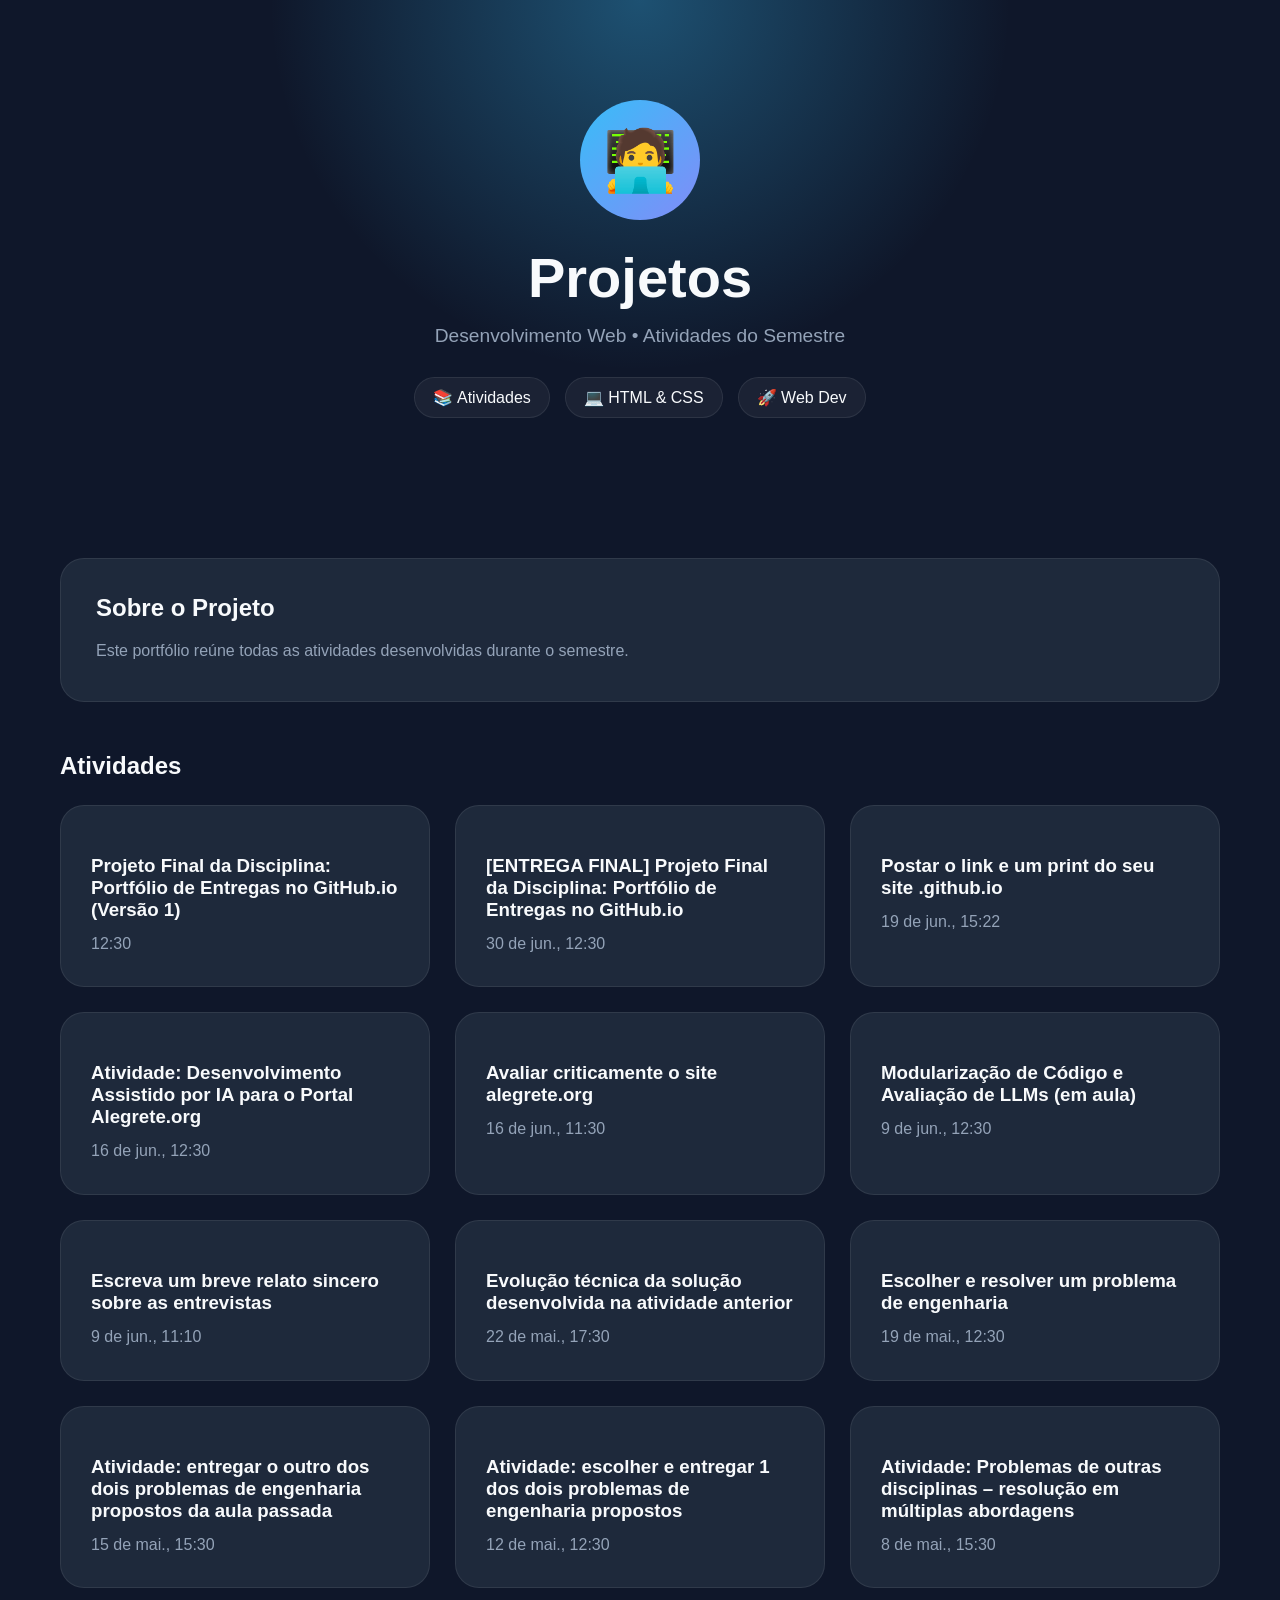
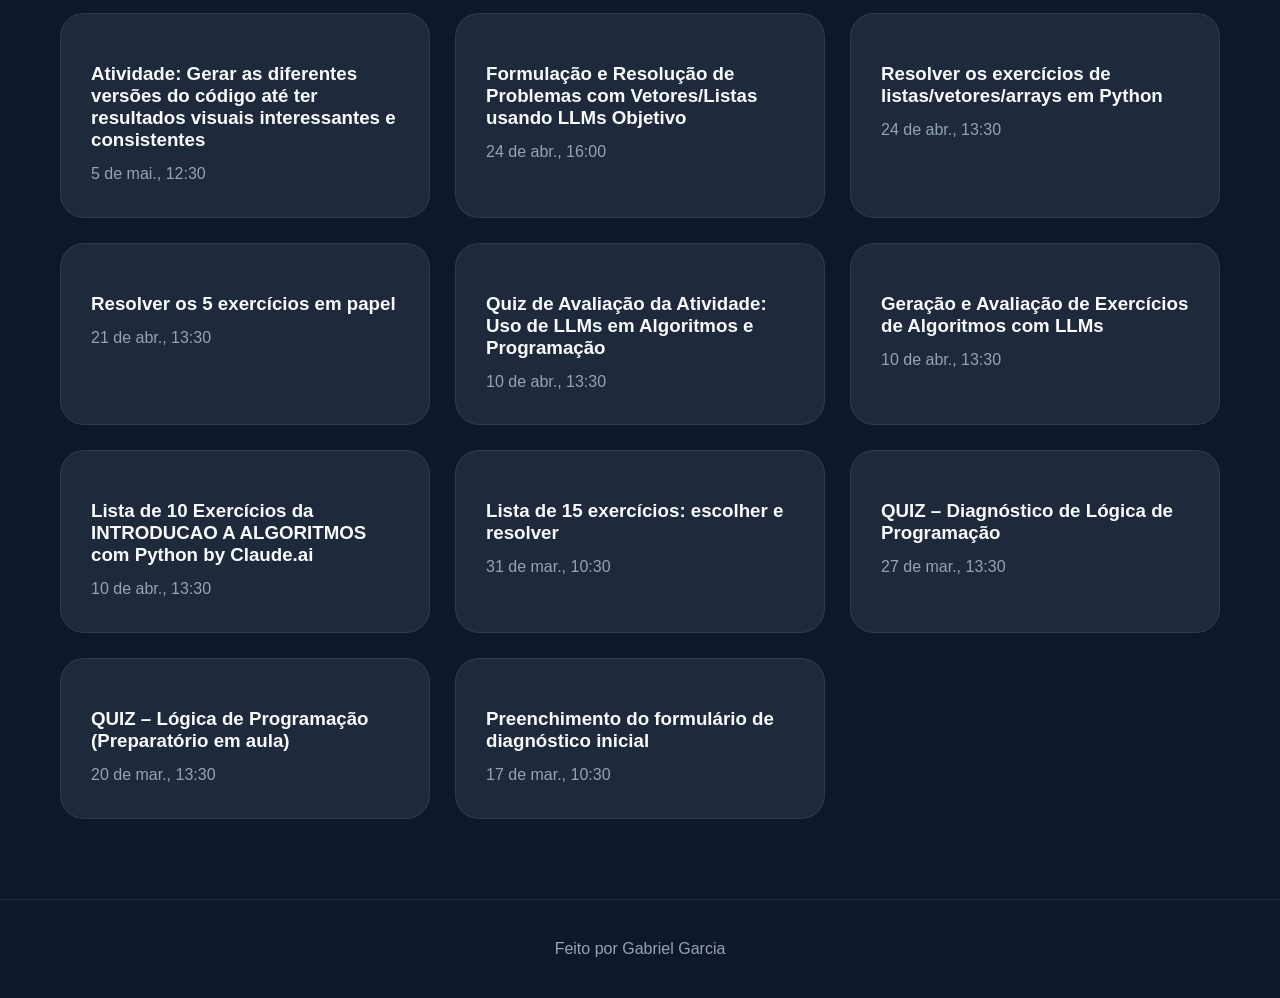
==== index.html @ 91e27e1c "a" ====
<!DOCTYPE html>
<html lang="pt-BR">
<head>
  <meta charset="UTF-8" />
  <meta name="viewport" content="width=device-width, initial-scale=1.0"/>
  <title>Projetos</title>

  <link rel="stylesheet" href="styles.css">
</head>

<body>

<header class="hero">
  <div class="hero-content">

    <div class="avatar">🧑‍💻</div>

    <h1>Projetos</h1>

    <p class="subtitulo">
      Desenvolvimento Web • Atividades do Semestre
    </p>

    <div class="badges">
      <span>📚 Atividades</span>
      <span>💻 HTML & CSS</span>
      <span>🚀 Web Dev</span>
    </div>

  </div>
</header>

<main>

  <section class="sobre">
    <h2>Sobre o Projeto</h2>
    <p>
      Este portfólio reúne todas as atividades desenvolvidas durante o semestre.
    </p>
  </section>

  <section>
    <h2 class="titulo-secao">Atividades</h2>

    <div class="lista" id="lista"></div>
  </section>

</main>

<footer>
  <p>Feito por Gabriel Garcia</p>
</footer>

<script>
async function carregarAtividades() {
  const res = await fetch('atividades.json');
  const data = await res.json();

  const lista = document.getElementById('lista');

  lista.innerHTML = data.map(a => `
    <a href="atividade.html?id=${a.id}" class="card">
      <span class="numero">${status}</span>
      <h3>${a.titulo}</h3>
      <p>${a.data_entrega}</p>
    </a>
  `).join('');
}

carregarAtividades();
</script>

</body>
</html>
---- styles.css ----
:root{
    --bg:#0f172a;
    --surface:#1e293b;
    --surface-hover:#334155;
    --primary:#38bdf8;
    --secondary:#818cf8;
    --text:#f8fafc;
    --muted:#94a3b8;
}

*{
    margin:0;
    padding:0;
    box-sizing:border-box;
}

body{
    font-family:'Inter',sans-serif;
    background:var(--bg);
    color:var(--text);
    min-height:100vh;
}

/* HERO */
.hero{
    text-align:center;
    padding:100px 20px;

    background:
    radial-gradient(circle at top,
    rgba(56,189,248,.35),
    transparent 45%),
    var(--bg);
}

.hero-content{
    max-width:900px;
    margin:auto;
}

.avatar{
    width:120px;
    height:120px;

    margin:auto;

    display:flex;
    justify-content:center;
    align-items:center;

    font-size:60px;

    border-radius:50%;

    background:linear-gradient(
        135deg,
        var(--primary),
        var(--secondary)
    );

    margin-bottom:25px;
}

.hero h1{
    font-size:3.5rem;
    margin-bottom:15px;
}

.subtitulo{
    color:var(--muted);
    font-size:1.2rem;
}

/* BADGES */
.badges{
    margin-top:30px;

    display:flex;
    flex-wrap:wrap;
    justify-content:center;
    gap:15px;
}

.badges span{
    background:rgba(255,255,255,.05);
    border:1px solid rgba(255,255,255,.08);

    padding:10px 18px;
    border-radius:999px;
}

/* MAIN */
main{
    max-width:1200px;
    margin:auto;
    padding:40px 20px 80px;
}

/* SOBRE */
.sobre{
    background:var(--surface);

    padding:35px;

    border-radius:24px;

    border:1px solid rgba(255,255,255,.08);

    margin-bottom:50px;
}

.sobre h2{
    margin-bottom:15px;
}

.sobre p{
    line-height:1.8;
    color:var(--muted);
}

/* TITULO */
.titulo-secao{
    margin-bottom:25px;
}

/* GRID DOS CARDS (AQUI ESTAVA O PROBLEMA) */
.lista{
    display:grid;
    grid-template-columns:repeat(auto-fit,minmax(280px,1fr));
    gap:25px;
}

/* CARD */
.card{
    text-decoration:none;
    color:inherit;

    background:var(--surface);

    border-radius:24px;

    padding:30px;

    border:1px solid rgba(255,255,255,.08);

    transition:.3s;
}

.card:hover{
    transform:translateY(-8px);

    border-color:var(--primary);

    box-shadow:0 20px 50px rgba(56,189,248,.15);
}

.numero{
    display:inline-block;

    color:var(--primary);

    font-size:.9rem;
    font-weight:700;

    margin-bottom:15px;
}

.card h3{
    margin-bottom:10px;
}

.card p{
    color:var(--muted);
    line-height:1.6;
}

/* FOOTER */
footer{
    text-align:center;
    padding:40px;
    color:var(--muted);
    border-top:1px solid rgba(255,255,255,.08);
}

/* CONTEÚDO INTERNO (páginas das atividades) */
.conteudo{
    max-width:1000px;
    margin:60px auto;
    background:var(--surface);
    padding:40px;
    border-radius:24px;
    border:1px solid rgba(255,255,255,.08);
}

.conteudo h2{
    margin-bottom:15px;
}

.conteudo p,
.conteudo li{
    color:var(--muted);
    line-height:1.8;
}

.conteudo ul{
    margin-left:20px;
}

.voltar{
    display:inline-block;
    margin-top:30px;
    text-decoration:none;

    background:linear-gradient(
        135deg,
        var(--primary),
        var(--secondary)
    );

    color:white;

    padding:12px 20px;
    border-radius:12px;
    font-weight:600;
}

.voltar:hover{
    opacity:.9;
}
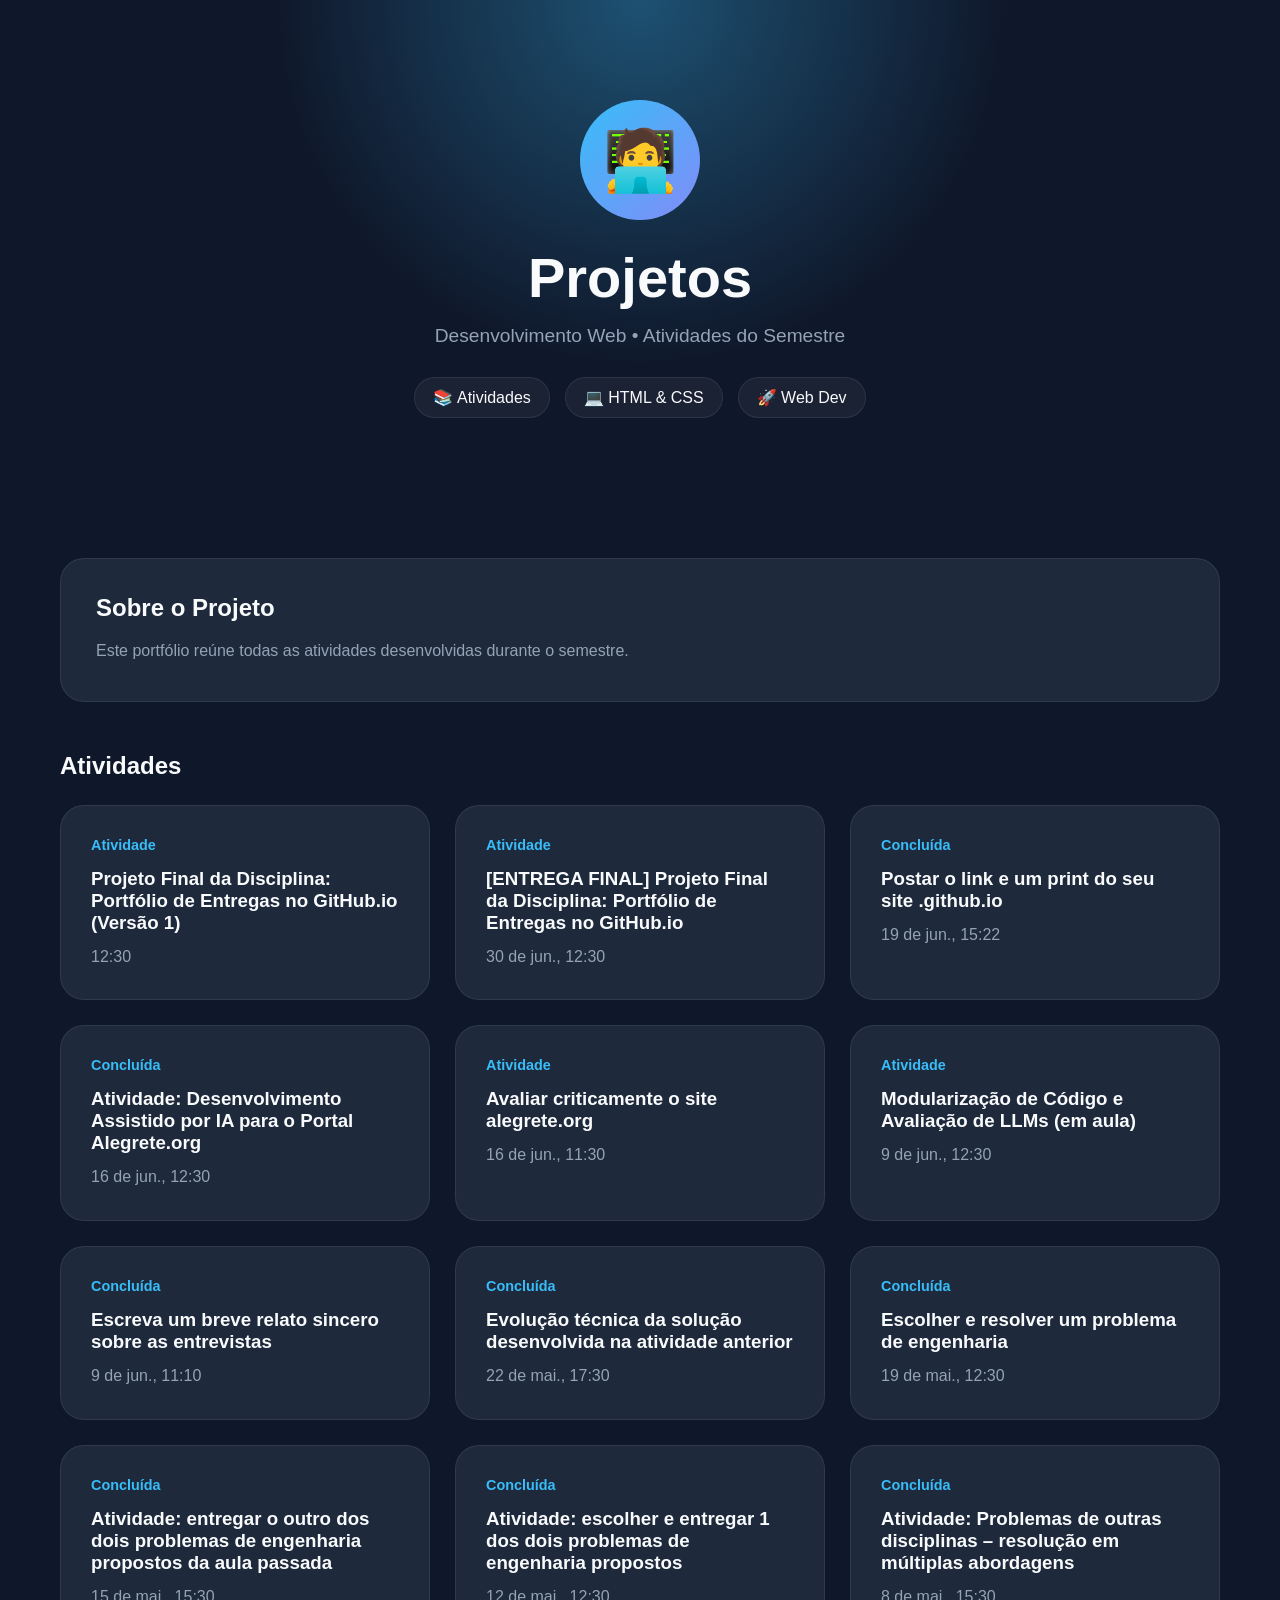
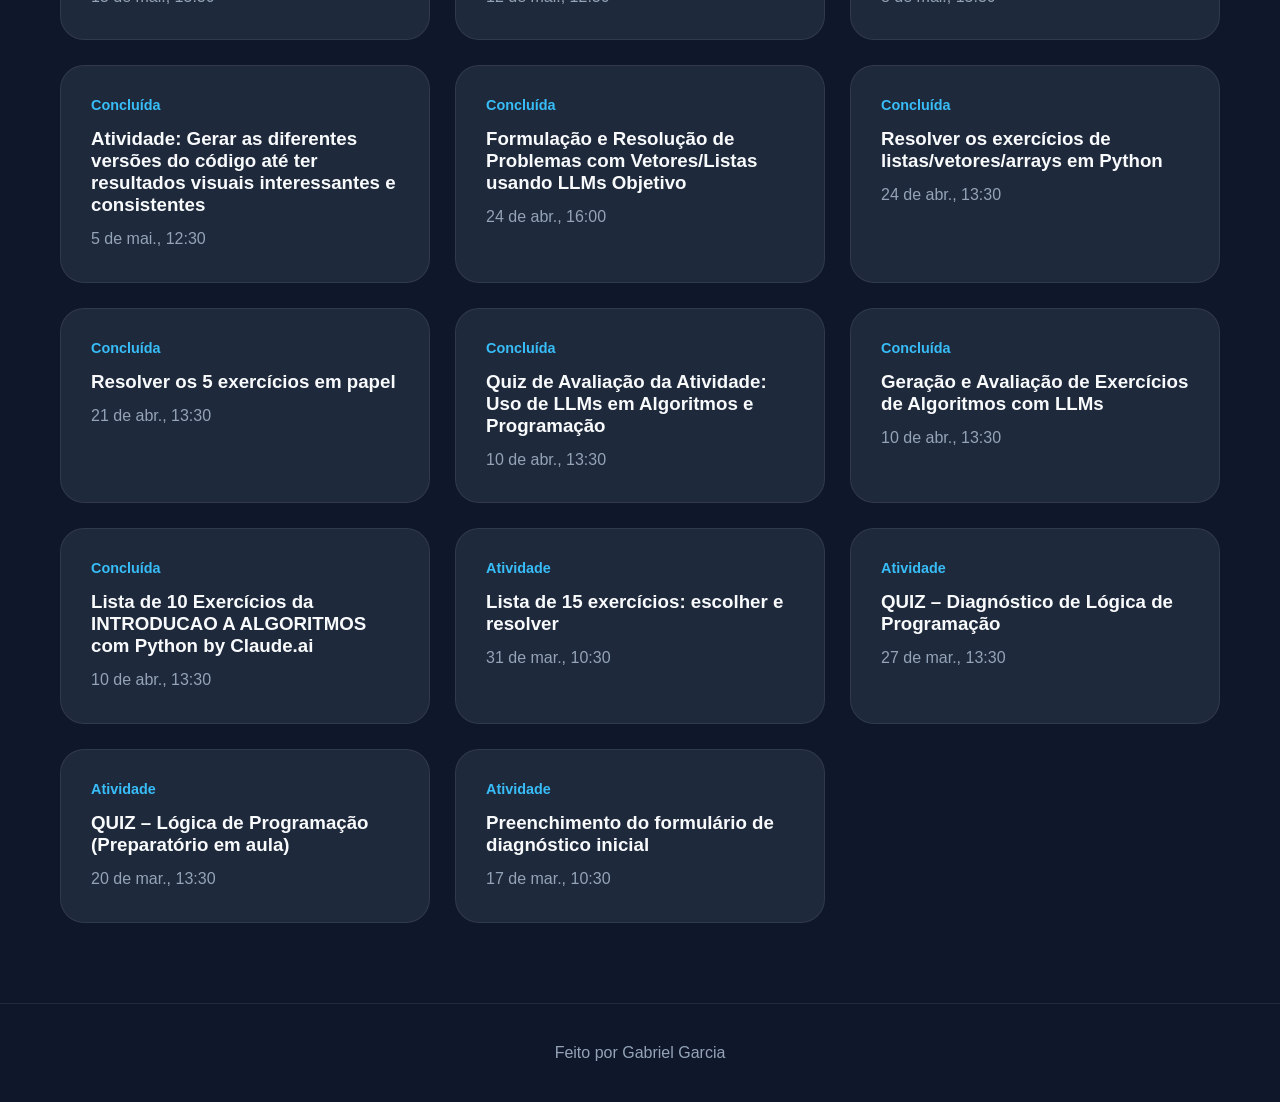
==== commit cb426ec6: "fix" ====
--- a/index.html
+++ b/index.html
@@ -60,7 +60,7 @@
 
   lista.innerHTML = data.map(a => `
     <a href="atividade.html?id=${a.id}" class="card">
-      <span class="numero">${status}</span>
+      <span class="numero">${a.status}</span>
       <h3>${a.titulo}</h3>
       <p>${a.data_entrega}</p>
     </a>
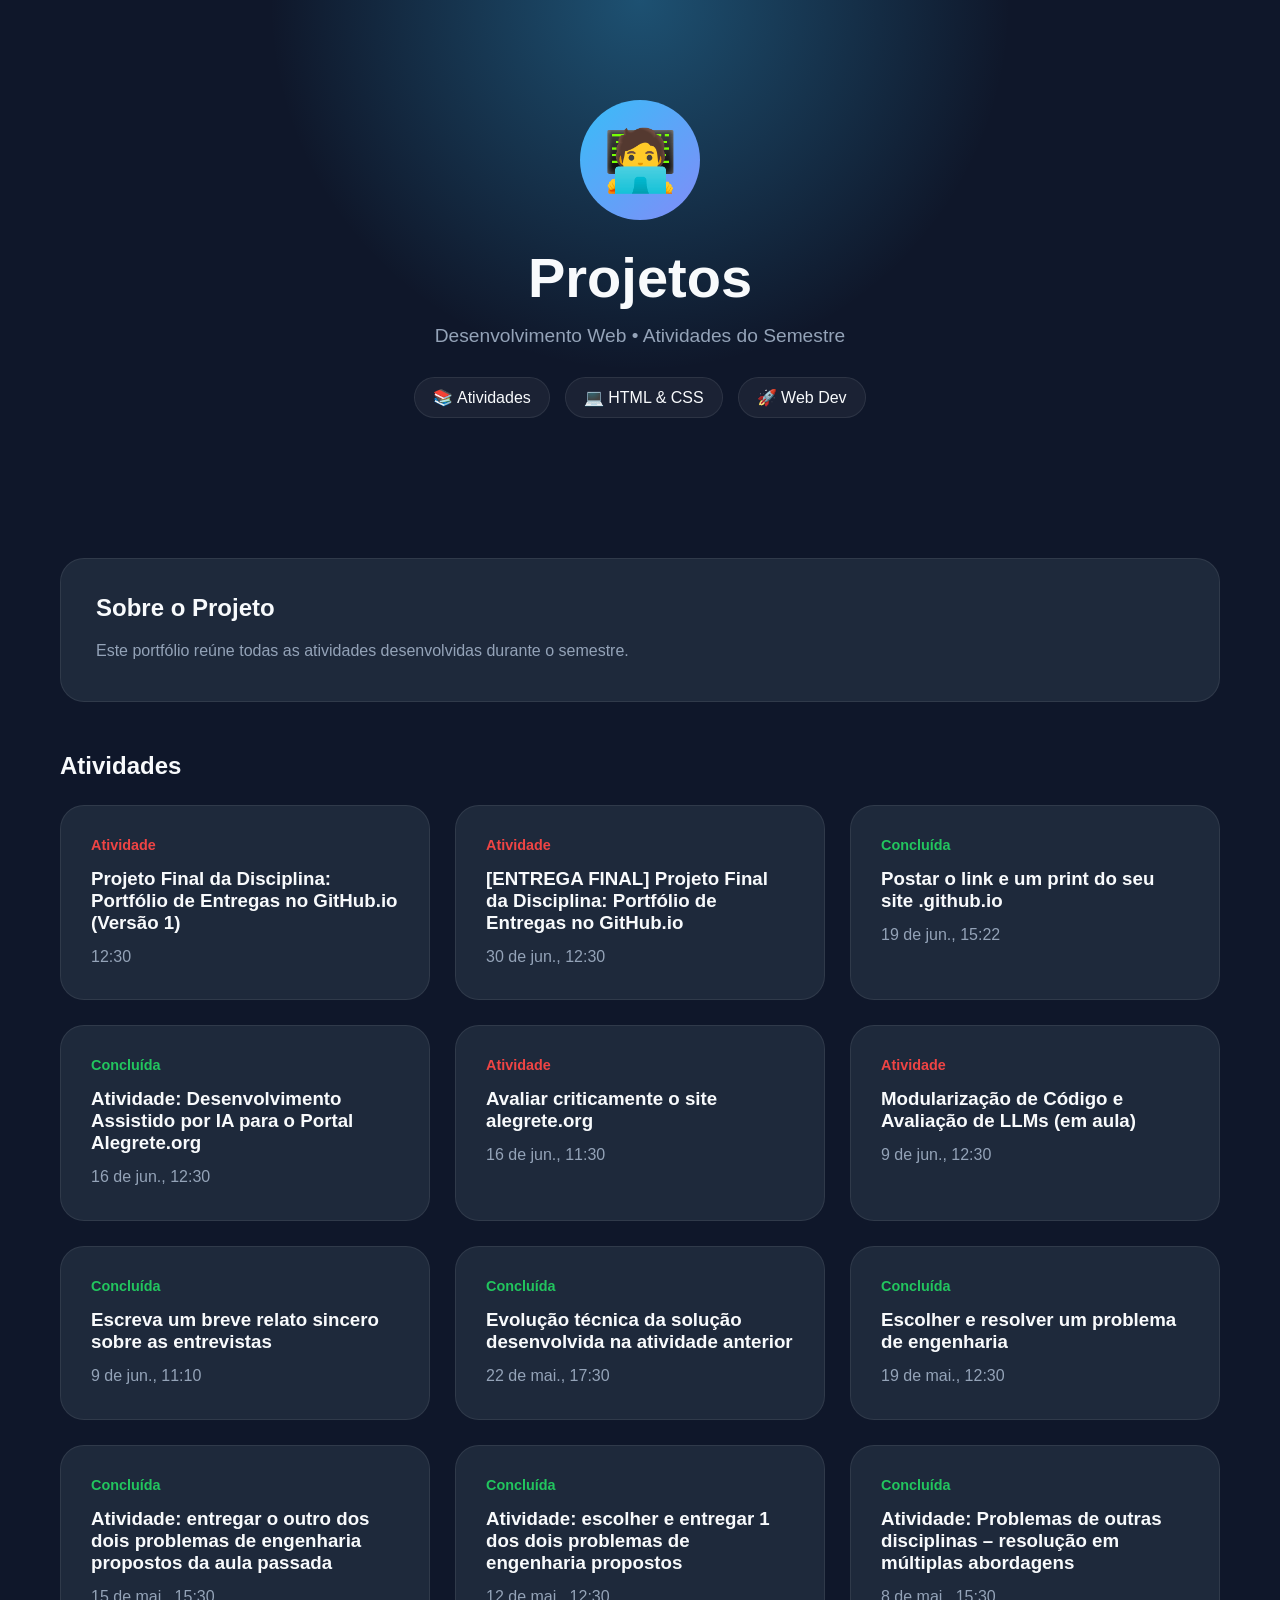
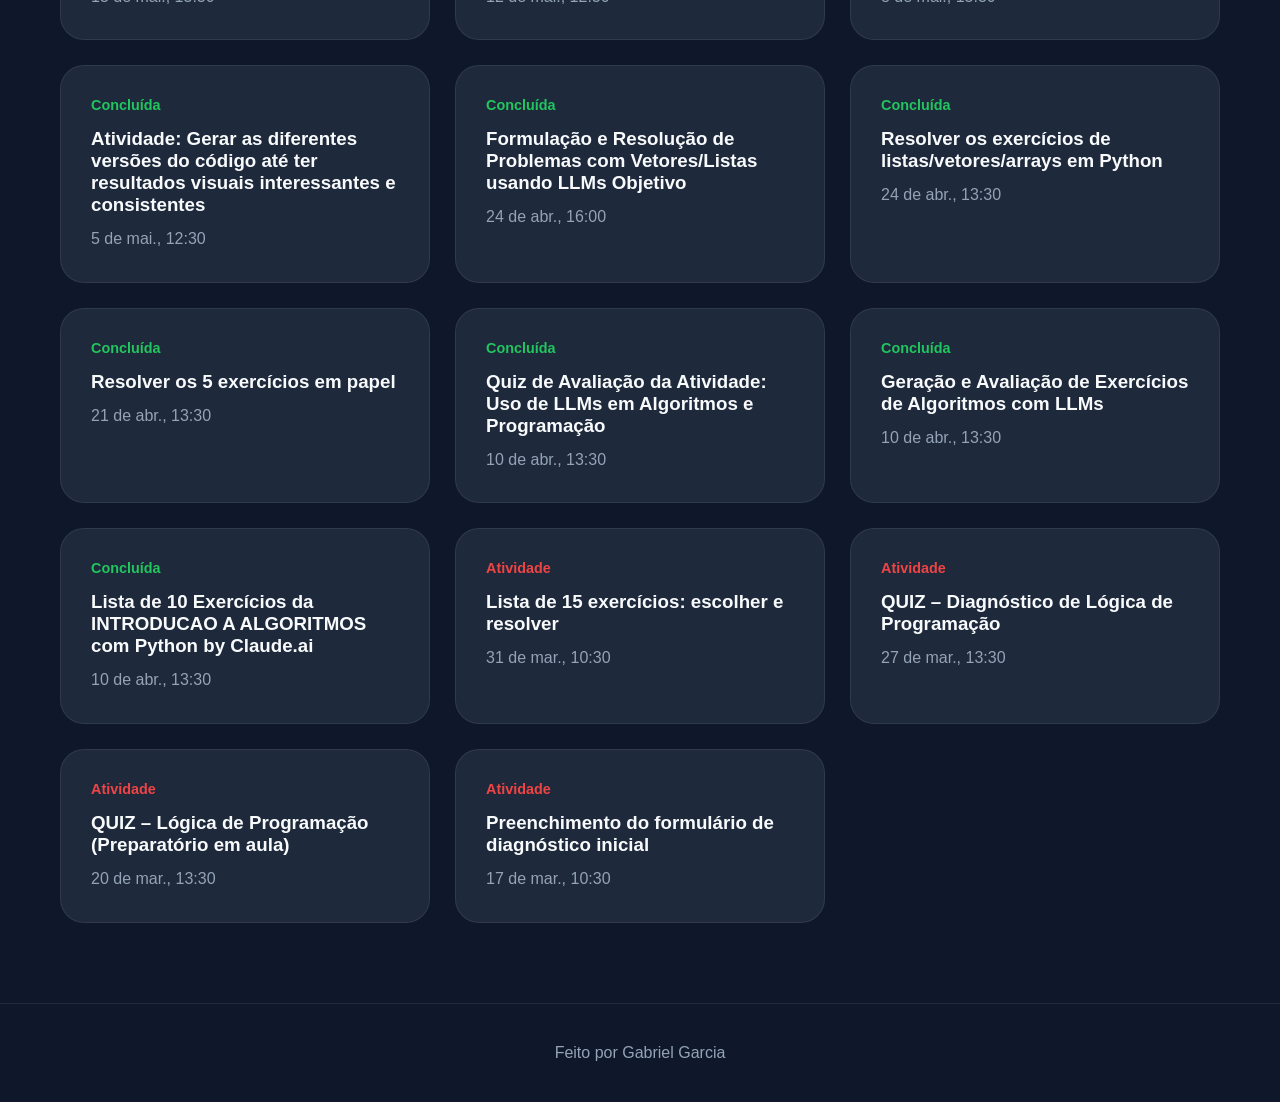
==== commit 004a0a62: "Fix: aplicar classes de status (atividade/concluida) ao span de status" ====
--- a/index.html
+++ b/index.html
@@ -58,17 +58,20 @@
 
   const lista = document.getElementById('lista');
 
-  lista.innerHTML = data.map(a => `
-    <a href="atividade.html?id=${a.id}" class="card">
-      <span class="numero">${a.status}</span>
-      <h3>${a.titulo}</h3>
-      <p>${a.data_entrega}</p>
-    </a>
-  `).join('');
+  lista.innerHTML = data.map(a => {
+    const statusClass = a.status === 'Concluída' ? 'concluida' : 'atividade';
+    return `
+      <a href="atividade.html?id=${a.id}" class="card">
+        <span class="numero ${statusClass}">${a.status}</span>
+        <h3>${a.titulo}</h3>
+        <p>${a.data_entrega}</p>
+      </a>
+    `;
+  }).join('');
 }
 
 carregarAtividades();
 </script>
 
 </body>
-</html>+</html>
--- a/styles.css
+++ b/styles.css
@@ -21,6 +21,7 @@
     min-height:100vh;
 }
 
+
 /* HERO */
 .hero{
     text-align:center;
@@ -71,6 +72,7 @@
     font-size:1.2rem;
 }
 
+
 /* BADGES */
 .badges{
     margin-top:30px;
@@ -82,22 +84,32 @@
 }
 
 .badges span{
+
     background:rgba(255,255,255,.05);
+
     border:1px solid rgba(255,255,255,.08);
 
     padding:10px 18px;
+
     border-radius:999px;
 }
+
 
 /* MAIN */
 main{
+
     max-width:1200px;
+
     margin:auto;
+
     padding:40px 20px 80px;
 }
+
+
 
 /* SOBRE */
 .sobre{
+
     background:var(--surface);
 
     padding:35px;
@@ -108,31 +120,50 @@
 
     margin-bottom:50px;
 }
+
 
 .sobre h2{
     margin-bottom:15px;
 }
 
+
 .sobre p{
+
     line-height:1.8;
-    color:var(--muted);
-}
+
+    color:var(--muted);
+
+}
+
+
 
 /* TITULO */
 .titulo-secao{
+
     margin-bottom:25px;
-}
-
-/* GRID DOS CARDS (AQUI ESTAVA O PROBLEMA) */
+
+}
+
+
+
+/* GRID */
 .lista{
+
     display:grid;
+
     grid-template-columns:repeat(auto-fit,minmax(280px,1fr));
+
     gap:25px;
-}
+
+}
+
+
 
 /* CARD */
 .card{
+
     text-decoration:none;
+
     color:inherit;
 
     background:var(--surface);
@@ -144,72 +175,140 @@
     border:1px solid rgba(255,255,255,.08);
 
     transition:.3s;
-}
+
+}
+
+
 
 .card:hover{
+
     transform:translateY(-8px);
 
     border-color:var(--primary);
 
     box-shadow:0 20px 50px rgba(56,189,248,.15);
-}
-
+
+}
+
+
+
+/* TEXTO DE STATUS */
 .numero{
+
     display:inline-block;
 
-    color:var(--primary);
-
     font-size:.9rem;
+
     font-weight:700;
 
     margin-bottom:15px;
-}
+
+}
+
+
+/* ATIVIDADE VERMELHO */
+.numero.atividade{
+
+    color:#ef4444;
+
+}
+
+
+/* CONCLUÍDA VERDE */
+.numero.concluida{
+
+    color:#22c55e;
+
+}
+
+
 
 .card h3{
+
     margin-bottom:10px;
-}
+
+}
+
 
 .card p{
-    color:var(--muted);
+
+    color:var(--muted);
+
     line-height:1.6;
-}
+
+}
+
+
 
 /* FOOTER */
 footer{
+
     text-align:center;
+
     padding:40px;
-    color:var(--muted);
+
+    color:var(--muted);
+
     border-top:1px solid rgba(255,255,255,.08);
-}
-
-/* CONTEÚDO INTERNO (páginas das atividades) */
+
+}
+
+
+
+/* PÁGINAS INTERNAS */
 .conteudo{
+
     max-width:1000px;
+
     margin:60px auto;
+
     background:var(--surface);
+
     padding:40px;
+
     border-radius:24px;
+
     border:1px solid rgba(255,255,255,.08);
-}
+
+}
+
+
 
 .conteudo h2{
+
     margin-bottom:15px;
-}
+
+}
+
+
 
 .conteudo p,
 .conteudo li{
-    color:var(--muted);
+
+    color:var(--muted);
+
     line-height:1.8;
-}
+
+}
+
+
 
 .conteudo ul{
+
     margin-left:20px;
-}
+
+}
+
+
 
 .voltar{
+
     display:inline-block;
+
     margin-top:30px;
+
     text-decoration:none;
+
 
     background:linear-gradient(
         135deg,
@@ -217,13 +316,22 @@
         var(--secondary)
     );
 
+
     color:white;
 
+
     padding:12px 20px;
+
     border-radius:12px;
+
     font-weight:600;
-}
+
+}
+
+
 
 .voltar:hover{
+
     opacity:.9;
-}+
+}
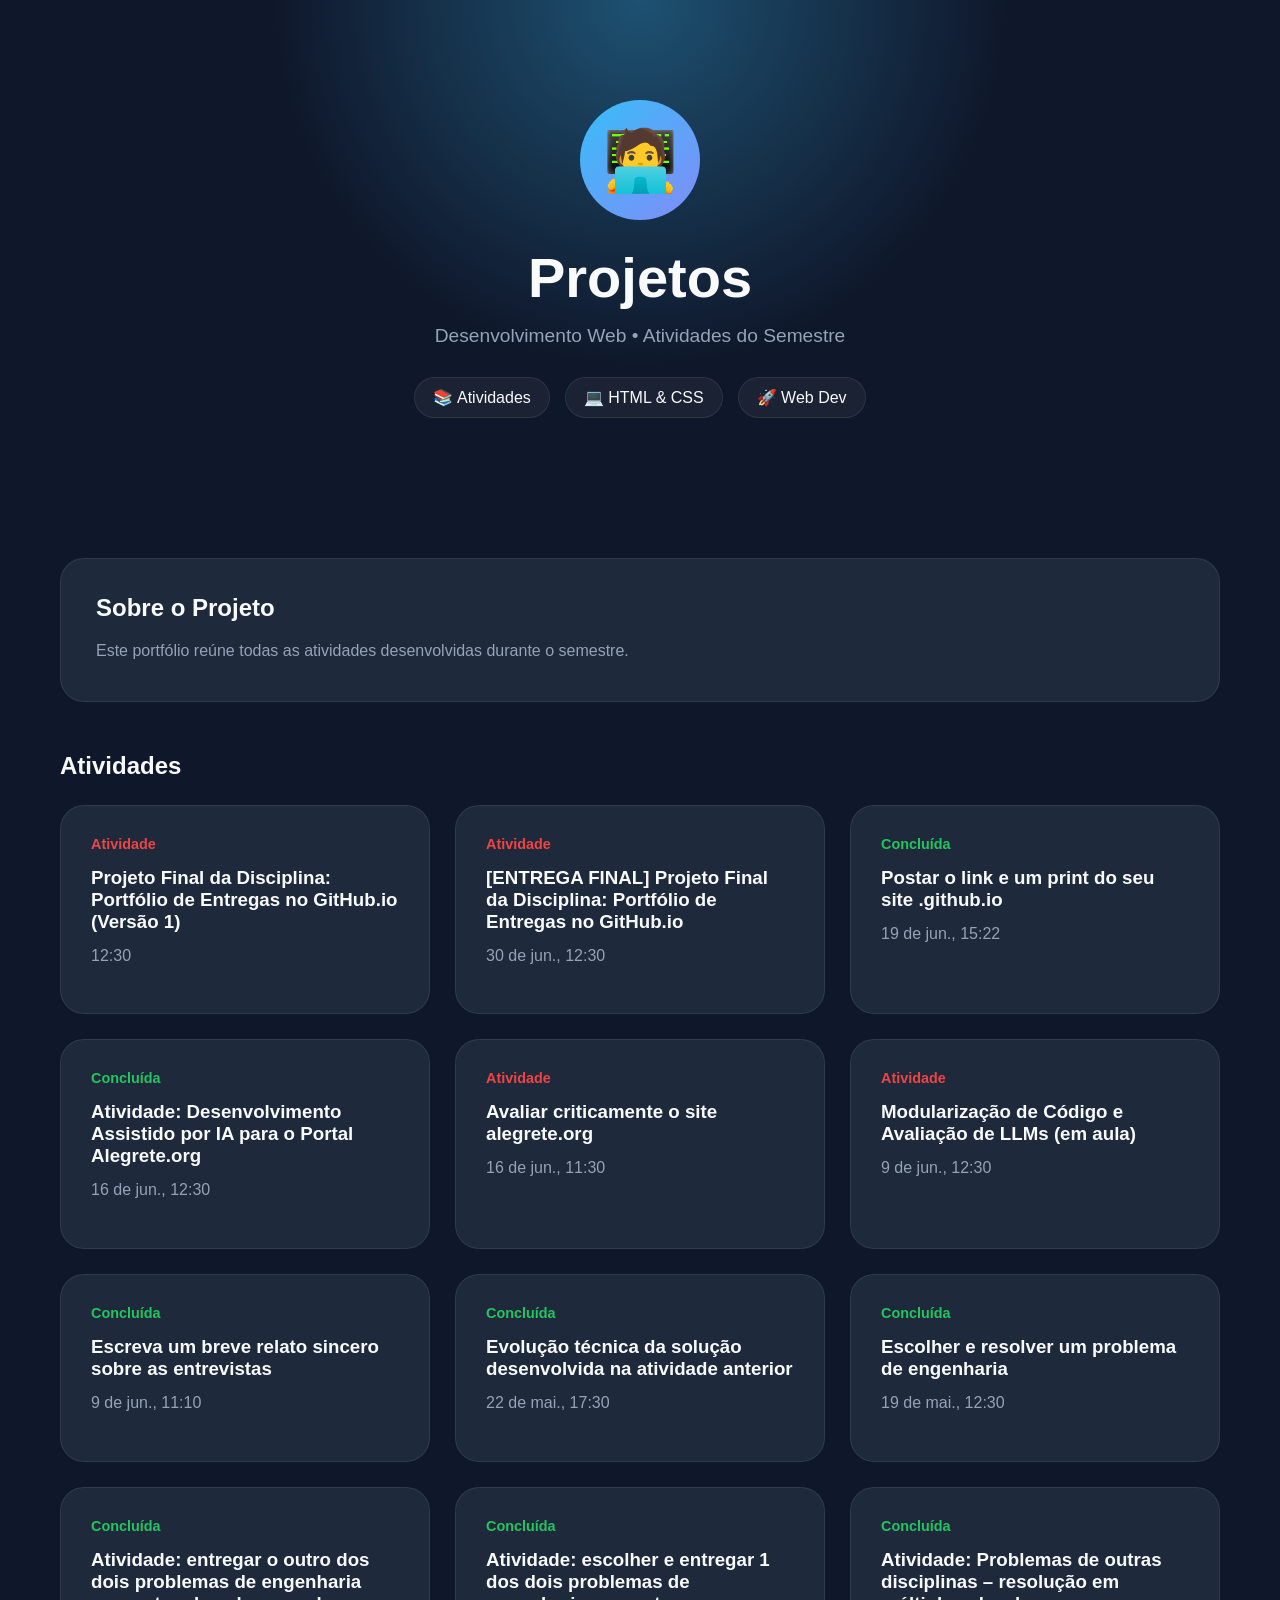
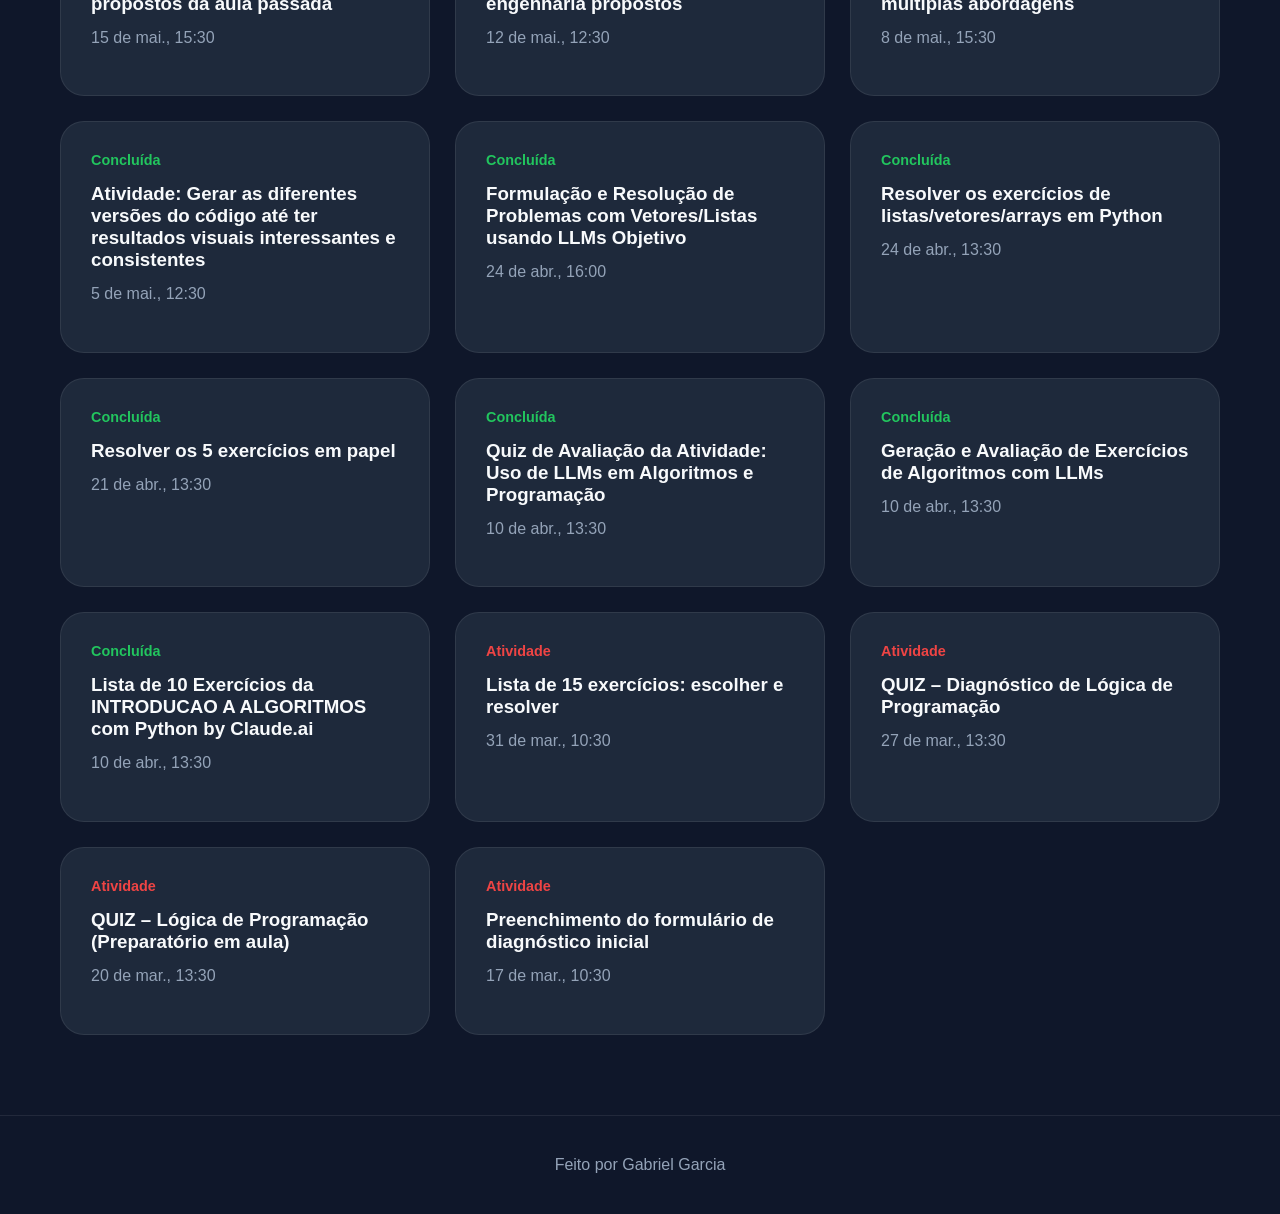
==== commit 76c3ef87: "feat: adicionar botão de PDF nos cards com modal por cima da página" ====
--- a/index.html
+++ b/index.html
@@ -51,6 +51,14 @@
   <p>Feito por Gabriel Garcia</p>
 </footer>
 
+<!-- MODAL PDF -->
+<div id="pdfModal" class="modal">
+  <div class="modal-content">
+    <span class="close" onclick="closePDFModal()">&times;</span>
+    <iframe id="pdfIframe" class="pdf-iframe"></iframe>
+  </div>
+</div>
+
 <script>
 async function carregarAtividades() {
   const res = await fetch('atividades.json');
@@ -60,15 +68,40 @@
 
   lista.innerHTML = data.map(a => {
     const statusClass = a.status === 'Concluída' ? 'concluida' : 'atividade';
+    const botaoPDF = a.pdf ? `<button class="btn-pdf" onclick="openPDFModal('${a.pdf}')">📄 Ver PDF</button>` : '';
+    
     return `
       <a href="atividade.html?id=${a.id}" class="card">
         <span class="numero ${statusClass}">${a.status}</span>
         <h3>${a.titulo}</h3>
         <p>${a.data_entrega}</p>
+        ${botaoPDF}
       </a>
     `;
   }).join('');
 }
+
+function openPDFModal(pdfUrl) {
+  const modal = document.getElementById('pdfModal');
+  const iframe = document.getElementById('pdfIframe');
+  iframe.src = `https://mozilla.github.io/pdf.js/web/viewer.html?file=${encodeURIComponent(pdfUrl)}`;
+  modal.classList.add('show');
+  document.body.style.overflow = 'hidden';
+}
+
+function closePDFModal() {
+  const modal = document.getElementById('pdfModal');
+  modal.classList.remove('show');
+  document.body.style.overflow = 'auto';
+}
+
+// Fechar modal ao clicar fora dele
+document.addEventListener('click', function(event) {
+  const modal = document.getElementById('pdfModal');
+  if (event.target === modal) {
+    closePDFModal();
+  }
+});
 
 carregarAtividades();
 </script>
--- a/styles.css
+++ b/styles.css
@@ -176,6 +176,9 @@
 
     transition:.3s;
 
+    display:flex;
+    flex-direction:column;
+
 }
 
 
@@ -235,7 +238,90 @@
     color:var(--muted);
 
     line-height:1.6;
-
+    margin-bottom:15px;
+    flex-grow:1;
+
+}
+
+/* BOTÃO PDF */
+.btn-pdf{
+    background:linear-gradient(135deg, var(--primary), var(--secondary));
+    border:none;
+    color:white;
+    padding:10px 15px;
+    border-radius:8px;
+    font-weight:600;
+    cursor:pointer;
+    transition:.3s;
+    font-size:0.9rem;
+    align-self:flex-start;
+}
+
+.btn-pdf:hover{
+    opacity:0.9;
+    transform:translateY(-2px);
+}
+
+
+/* MODAL */
+.modal{
+    display:none;
+    position:fixed;
+    z-index:1000;
+    left:0;
+    top:0;
+    width:100%;
+    height:100%;
+    background-color:rgba(0,0,0,0.8);
+    animation:fadeIn 0.3s;
+}
+
+.modal.show{
+    display:flex;
+    justify-content:center;
+    align-items:center;
+}
+
+.modal-content{
+    background:var(--surface);
+    border-radius:16px;
+    width:90%;
+    max-width:900px;
+    height:90vh;
+    position:relative;
+    border:1px solid rgba(255,255,255,.08);
+}
+
+.close{
+    position:absolute;
+    right:20px;
+    top:20px;
+    font-size:28px;
+    font-weight:bold;
+    cursor:pointer;
+    color:var(--text);
+    z-index:1001;
+    transition:.3s;
+}
+
+.close:hover{
+    color:var(--primary);
+}
+
+.pdf-iframe{
+    width:100%;
+    height:100%;
+    border:none;
+    border-radius:16px;
+}
+
+@keyframes fadeIn{
+    from{
+        opacity:0;
+    }
+    to{
+        opacity:1;
+    }
 }
 
 
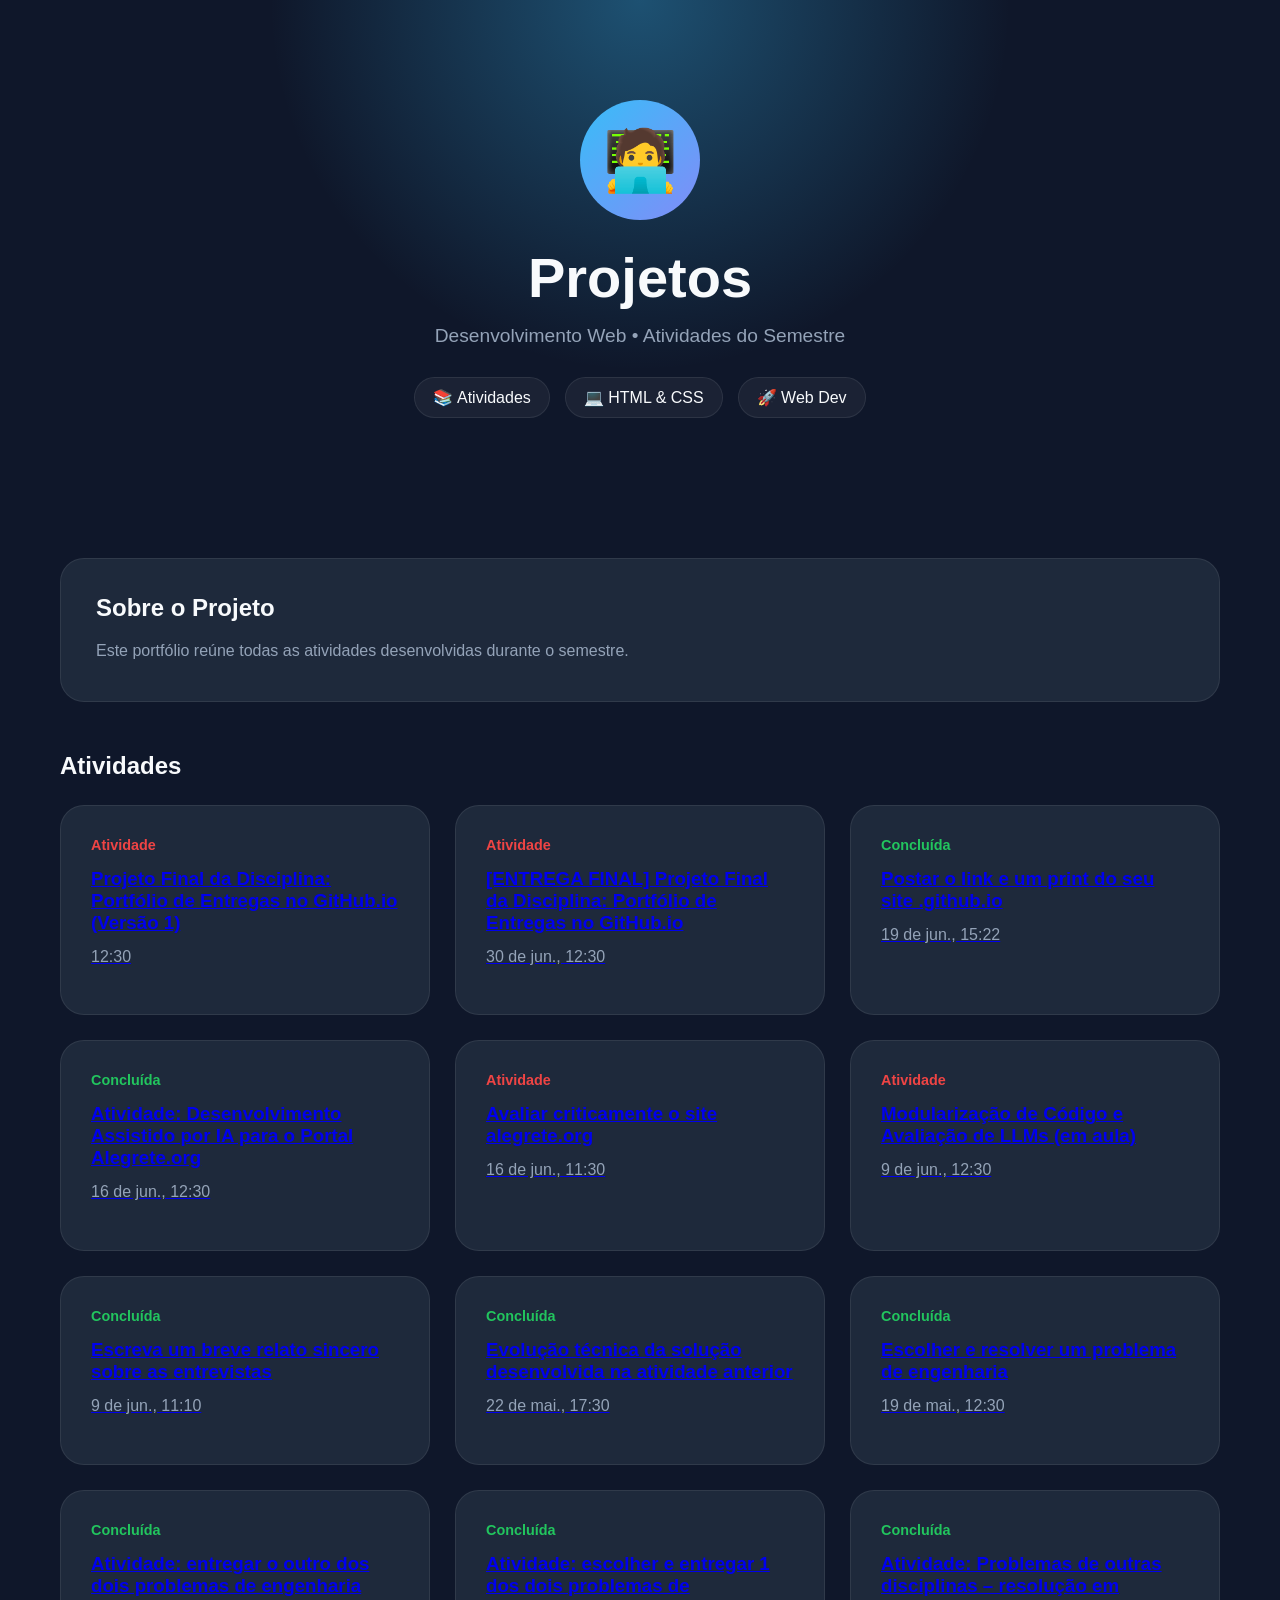
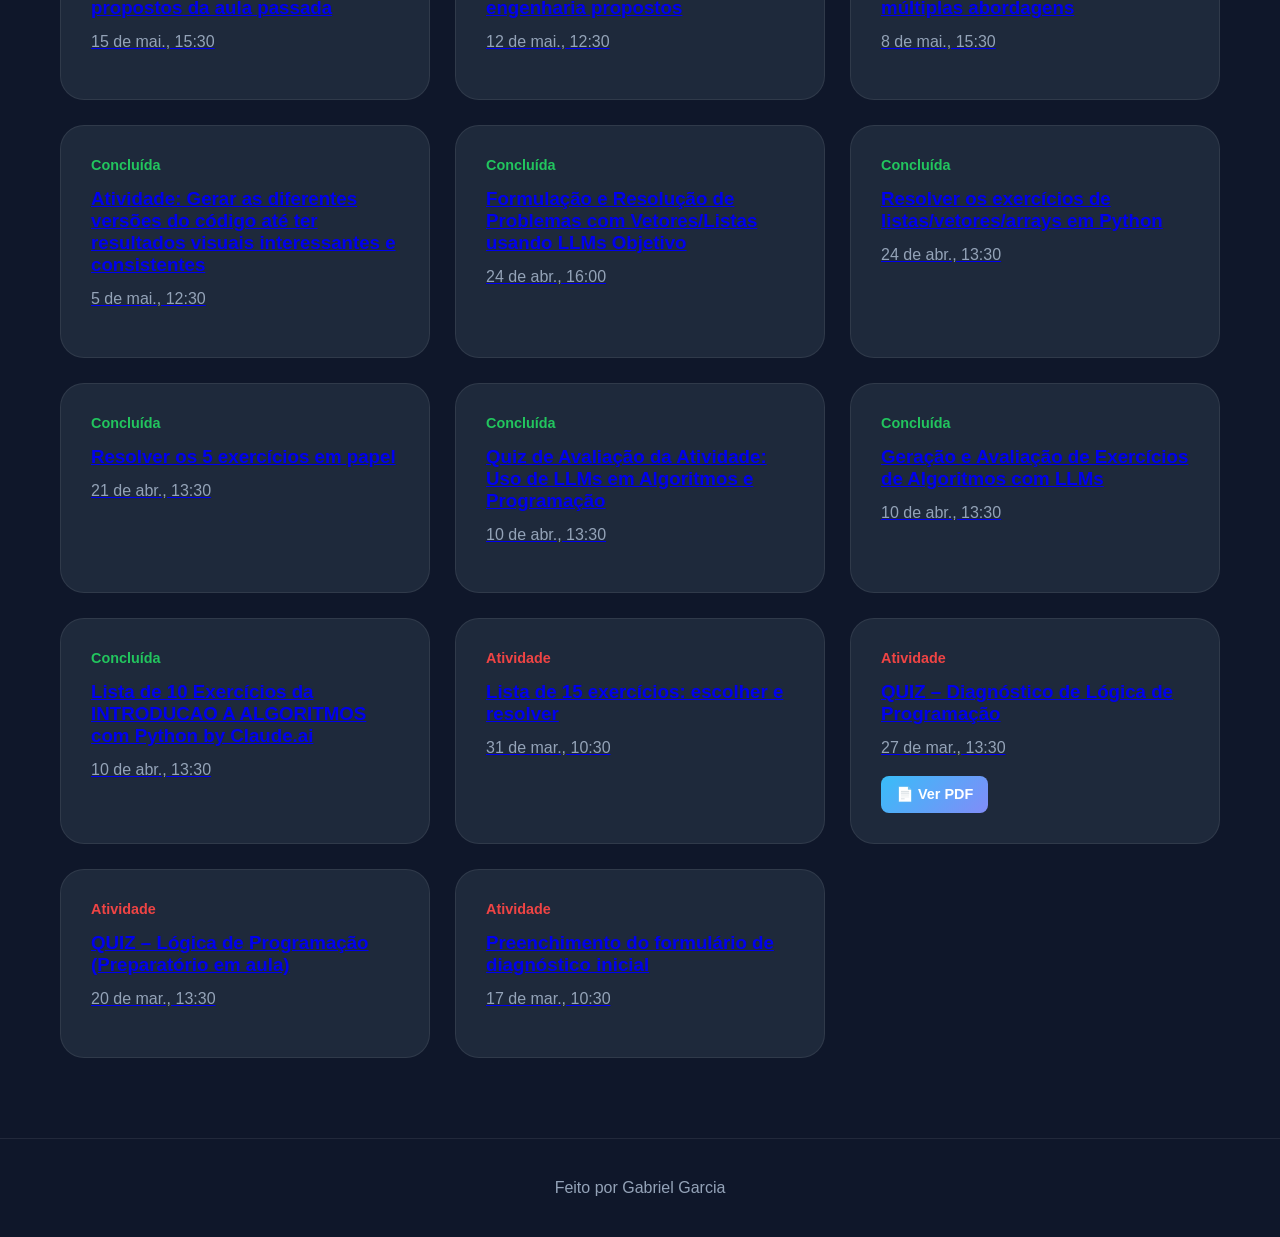
==== commit 63a6d1cc: "fix: corrigir layout do card para mostrar botão PDF corretamente" ====
--- a/index.html
+++ b/index.html
@@ -68,20 +68,23 @@
 
   lista.innerHTML = data.map(a => {
     const statusClass = a.status === 'Concluída' ? 'concluida' : 'atividade';
-    const botaoPDF = a.pdf ? `<button class="btn-pdf" onclick="openPDFModal('${a.pdf}')">📄 Ver PDF</button>` : '';
+    const botaoPDF = a.pdf ? `<button class="btn-pdf" onclick="openPDFModal(event, '${a.pdf}')">📄 Ver PDF</button>` : '';
     
     return `
-      <a href="atividade.html?id=${a.id}" class="card">
-        <span class="numero ${statusClass}">${a.status}</span>
-        <h3>${a.titulo}</h3>
-        <p>${a.data_entrega}</p>
+      <div class="card">
+        <a href="atividade.html?id=${a.id}" class="card-link">
+          <span class="numero ${statusClass}">${a.status}</span>
+          <h3>${a.titulo}</h3>
+          <p>${a.data_entrega}</p>
+        </a>
         ${botaoPDF}
-      </a>
+      </div>
     `;
   }).join('');
 }
 
-function openPDFModal(pdfUrl) {
+function openPDFModal(event, pdfUrl) {
+  event.stopPropagation();
   const modal = document.getElementById('pdfModal');
   const iframe = document.getElementById('pdfIframe');
   iframe.src = `https://mozilla.github.io/pdf.js/web/viewer.html?file=${encodeURIComponent(pdfUrl)}`;
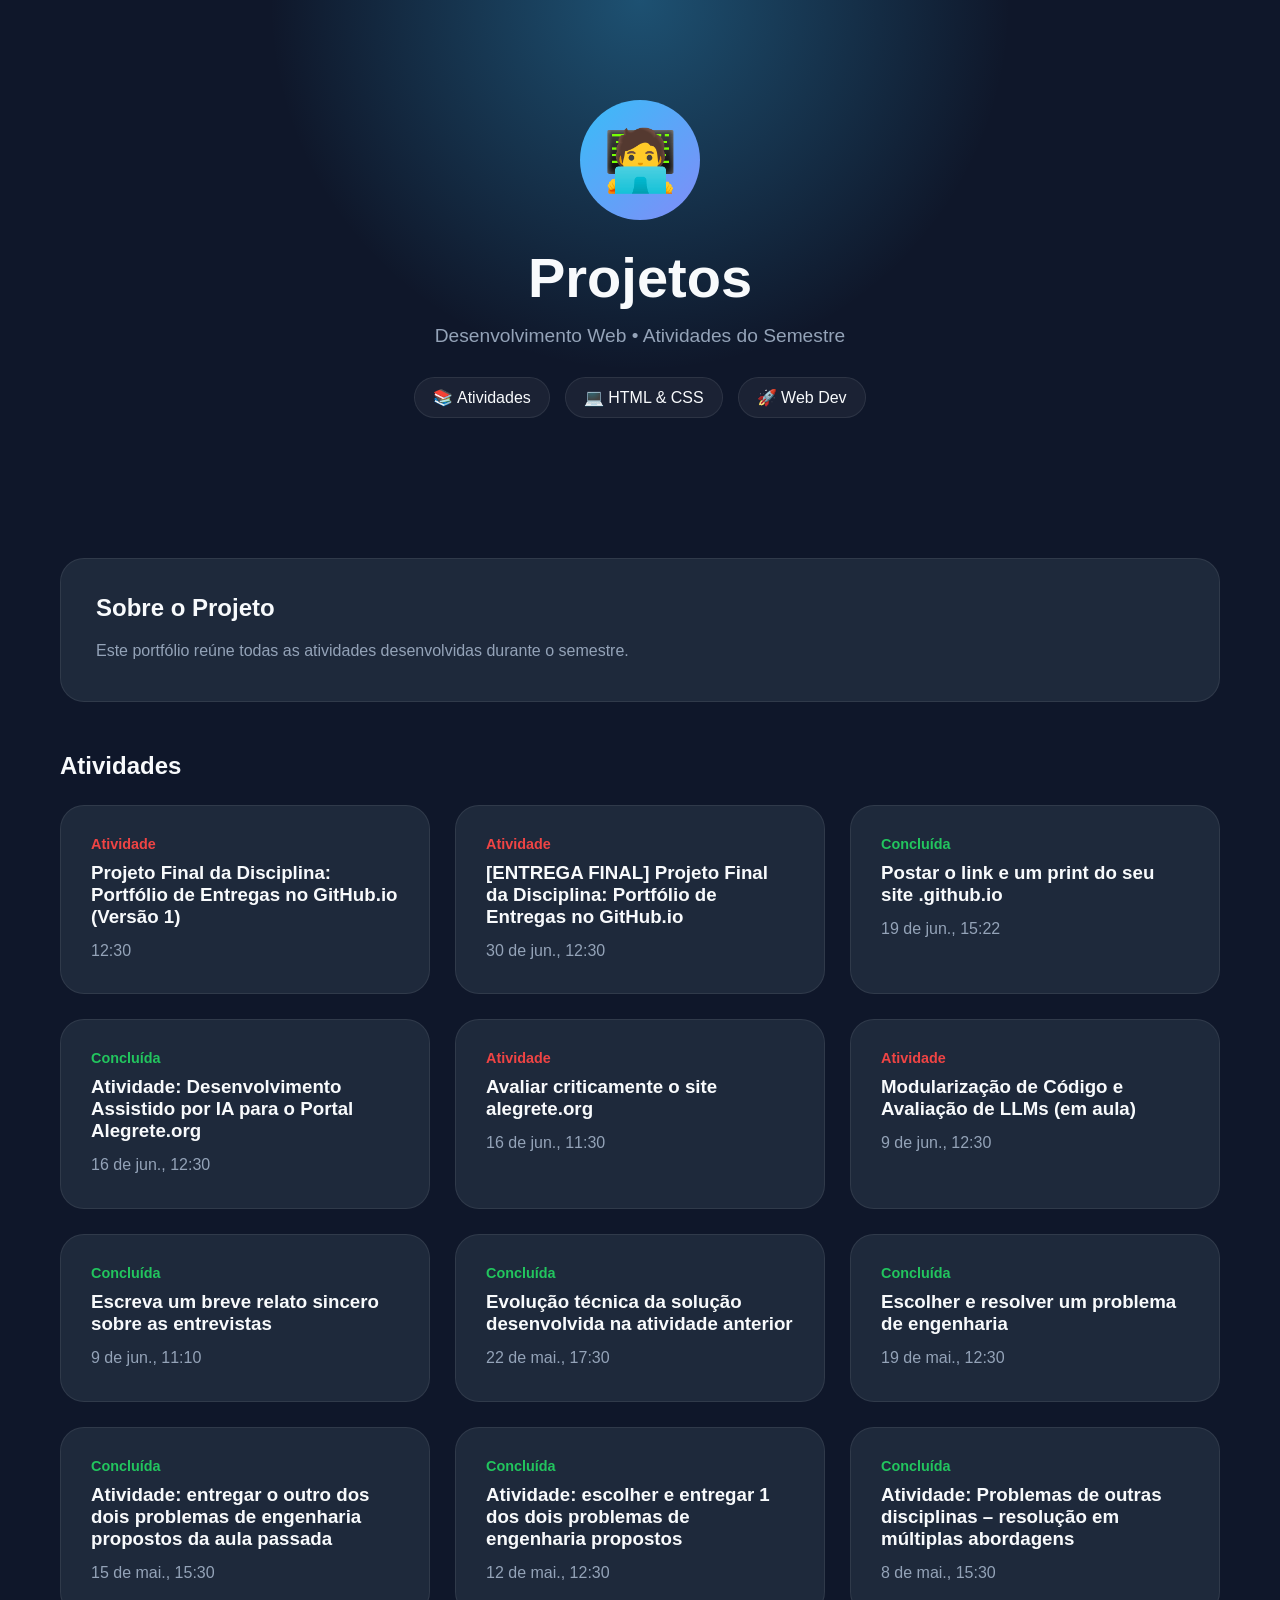
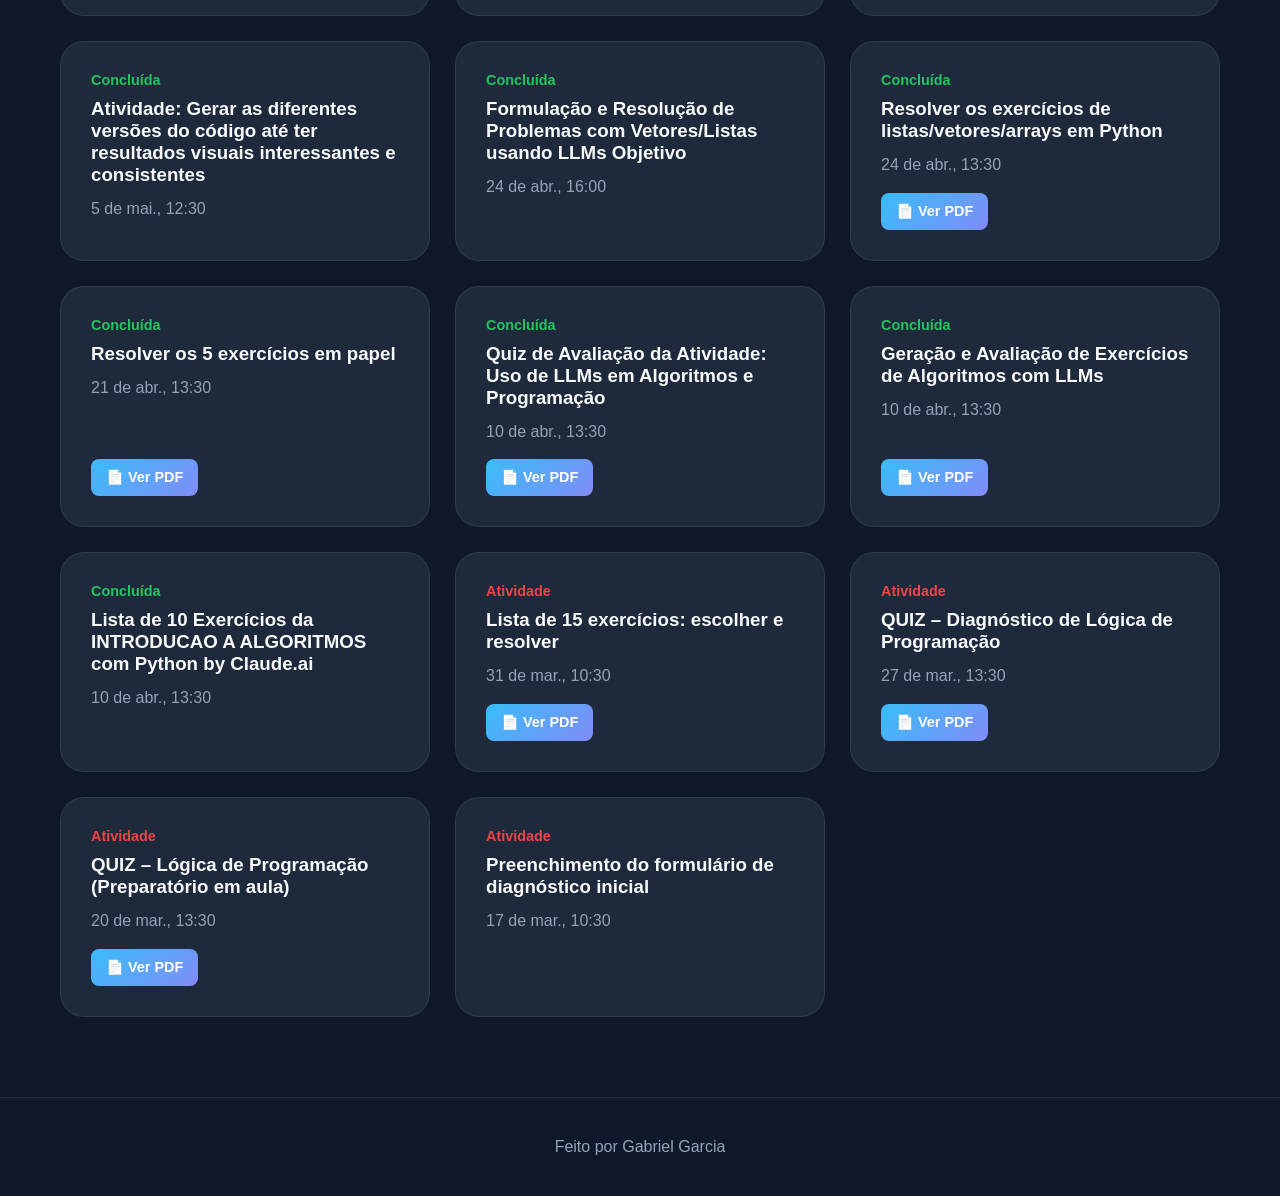
==== commit 7c3d397a: "fix: adicionar cache busting para forçar carregamento do atividades.json atualizado" ====
--- a/index.html
+++ b/index.html
@@ -3,6 +3,9 @@
 <head>
   <meta charset="UTF-8" />
   <meta name="viewport" content="width=device-width, initial-scale=1.0"/>
+  <meta http-equiv="Cache-Control" content="no-cache, no-store, must-revalidate" />
+  <meta http-equiv="Pragma" content="no-cache" />
+  <meta http-equiv="Expires" content="0" />
   <title>Projetos</title>
 
   <link rel="stylesheet" href="styles.css">
@@ -61,7 +64,7 @@
 
 <script>
 async function carregarAtividades() {
-  const res = await fetch('atividades.json');
+  const res = await fetch('atividades.json?t=' + new Date().getTime());
   const data = await res.json();
 
   const lista = document.getElementById('lista');
--- a/styles.css
+++ b/styles.css
@@ -161,86 +161,63 @@
 
 /* CARD */
 .card{
-
-    text-decoration:none;
-
-    color:inherit;
-
     background:var(--surface);
-
     border-radius:24px;
-
     padding:30px;
-
     border:1px solid rgba(255,255,255,.08);
-
     transition:.3s;
-
     display:flex;
     flex-direction:column;
-
-}
-
-
+    gap:15px;
+}
 
 .card:hover{
-
     transform:translateY(-8px);
-
     border-color:var(--primary);
-
     box-shadow:0 20px 50px rgba(56,189,248,.15);
-
+}
+
+.card-link{
+    text-decoration:none;
+    color:inherit;
+    display:flex;
+    flex-direction:column;
+    gap:10px;
+    flex-grow:1;
 }
 
 
 
 /* TEXTO DE STATUS */
 .numero{
-
     display:inline-block;
-
     font-size:.9rem;
-
     font-weight:700;
-
-    margin-bottom:15px;
-
 }
 
 
 /* ATIVIDADE VERMELHO */
 .numero.atividade{
-
     color:#ef4444;
-
 }
 
 
 /* CONCLUÍDA VERDE */
 .numero.concluida{
-
     color:#22c55e;
-
 }
 
 
 
 .card h3{
-
-    margin-bottom:10px;
-
+    margin:0;
 }
 
 
 .card p{
-
     color:var(--muted);
-
     line-height:1.6;
-    margin-bottom:15px;
-    flex-grow:1;
-
+    margin:0;
 }
 
 /* BOTÃO PDF */
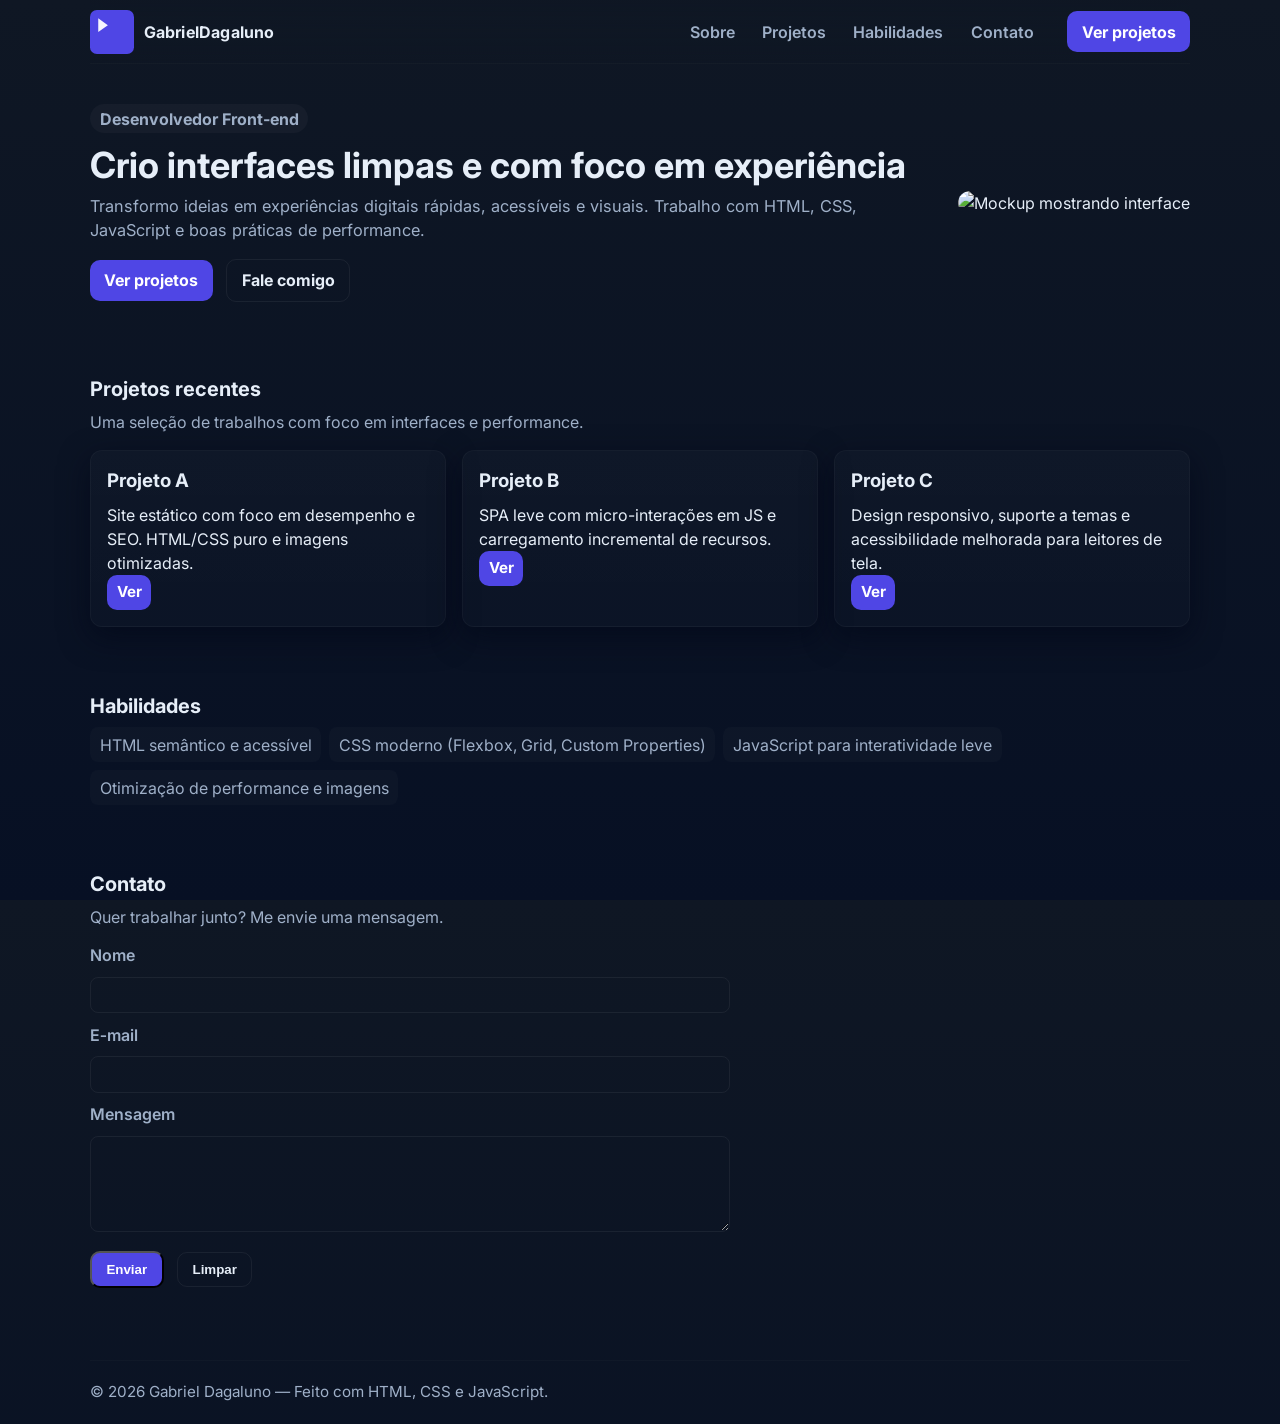
==== commit 318c6a27: "UI: improve styles, header/hero, add assets and README" ====
--- a/index.html
+++ b/index.html
@@ -1,116 +1,124 @@
-<!DOCTYPE html>
+<!doctype html>
 <html lang="pt-BR">
 <head>
-  <meta charset="UTF-8" />
-  <meta name="viewport" content="width=device-width, initial-scale=1.0"/>
-  <meta http-equiv="Cache-Control" content="no-cache, no-store, must-revalidate" />
-  <meta http-equiv="Pragma" content="no-cache" />
-  <meta http-equiv="Expires" content="0" />
-  <title>Projetos</title>
+  <meta charset="utf-8">
+  <meta name="viewport" content="width=device-width,initial-scale=1">
+  <title>Gabriel Dagaluno — Desenvolvedor Front-end</title>
+  <meta name="description" content="Crio interfaces limpas e com foco em experiência. HTML, CSS e JavaScript modernos.">
+  <link rel="preconnect" href="https://fonts.googleapis.com">
+  <link rel="preconnect" href="https://fonts.gstatic.com" crossorigin>
+  <link href="https://fonts.googleapis.com/css2?family=Inter:wght@400;600;700;800&display=swap" rel="stylesheet">
+  <link rel="stylesheet" href="/assets/css/styles.css">
+</head>
+<body>
+  <a class="skip-link" href="#main">Ir para o conteúdo</a>
 
-  <link rel="stylesheet" href="styles.css">
-</head>
-
-<body>
-
-<header class="hero">
-  <div class="hero-content">
-
-    <div class="avatar">🧑‍💻</div>
-
-    <h1>Projetos</h1>
-
-    <p class="subtitulo">
-      Desenvolvimento Web • Atividades do Semestre
-    </p>
-
-    <div class="badges">
-      <span>📚 Atividades</span>
-      <span>💻 HTML & CSS</span>
-      <span>🚀 Web Dev</span>
+  <header class="site-header container" role="banner">
+    <div class="brand" aria-label="Gabriel Dagaluno">
+      <a href="/" class="brand-link">
+        <img src="/assets/images/logo.svg" alt="Logo Gabriel Dagaluno" width="44" height="44">
+        <span class="brand-title">GabrielDagaluno</span>
+      </a>
     </div>
 
-  </div>
-</header>
+    <button class="nav-toggle" aria-controls="primary-navigation" aria-expanded="false" id="navToggle">
+      <span class="sr-only">Abrir menu</span>
+      ☰
+    </button>
 
-<main>
+    <nav id="primary-navigation" class="primary-nav" role="navigation" aria-label="Navegação principal">
+      <ul class="nav-list">
+        <li><a href="#sobre">Sobre</a></li>
+        <li><a href="#projetos">Projetos</a></li>
+        <li><a href="#habilidades">Habilidades</a></li>
+        <li><a href="#contato">Contato</a></li>
+      </ul>
+      <div class="nav-cta">
+        <a class="btn" href="#projetos">Ver projetos</a>
+      </div>
+    </nav>
+  </header>
 
-  <section class="sobre">
-    <h2>Sobre o Projeto</h2>
-    <p>
-      Este portfólio reúne todas as atividades desenvolvidas durante o semestre.
-    </p>
-  </section>
+  <main id="main" class="site-main">
+    <section class="hero container" aria-labelledby="hero-title">
+      <div class="hero-left">
+        <p class="kicker">Desenvolvedor Front-end</p>
+        <h1 id="hero-title" class="hero-title">Crio interfaces limpas e com foco em experiência</h1>
+        <p class="lead">Transformo ideias em experiências digitais rápidas, acessíveis e visuais. Trabalho com HTML, CSS, JavaScript e boas práticas de performance.</p>
 
-  <section>
-    <h2 class="titulo-secao">Atividades</h2>
+        <div class="hero-actions">
+          <a class="btn" href="#projetos">Ver projetos</a>
+          <a class="btn secondary" href="#contato">Fale comigo</a>
+        </div>
+      </div>
 
-    <div class="lista" id="lista"></div>
-  </section>
+      <div class="hero-right" aria-hidden="true">
+        <img src="/assets/images/hero.webp" alt="Mockup mostrando interface" loading="lazy" width="720" style="max-width:100%;border-radius:12px">
+      </div>
+    </section>
 
-</main>
+    <section id="projetos" class="container section">
+      <h2 class="section-title">Projetos recentes</h2>
+      <p class="section-lead">Uma seleção de trabalhos com foco em interfaces e performance.</p>
 
-<footer>
-  <p>Feito por Gabriel Garcia</p>
-</footer>
+      <div class="grid projects-grid" role="list">
+        <article class="card" role="listitem">
+          <h3>Projeto A</h3>
+          <p>Site estático com foco em desempenho e SEO. HTML/CSS puro e imagens otimizadas.</p>
+          <p><a class="btn small" href="#">Ver</a></p>
+        </article>
 
-<!-- MODAL PDF -->
-<div id="pdfModal" class="modal">
-  <div class="modal-content">
-    <span class="close" onclick="closePDFModal()">&times;</span>
-    <iframe id="pdfIframe" class="pdf-iframe"></iframe>
-  </div>
-</div>
+        <article class="card" role="listitem">
+          <h3>Projeto B</h3>
+          <p>SPA leve com micro-interações em JS e carregamento incremental de recursos.</p>
+          <p><a class="btn small" href="#">Ver</a></p>
+        </article>
 
-<script>
-async function carregarAtividades() {
-  const res = await fetch('atividades.json?t=' + new Date().getTime());
-  const data = await res.json();
+        <article class="card" role="listitem">
+          <h3>Projeto C</h3>
+          <p>Design responsivo, suporte a temas e acessibilidade melhorada para leitores de tela.</p>
+          <p><a class="btn small" href="#">Ver</a></p>
+        </article>
+      </div>
+    </section>
 
-  const lista = document.getElementById('lista');
+    <section id="habilidades" class="container section">
+      <h2 class="section-title">Habilidades</h2>
+      <ul class="skills-list">
+        <li>HTML semântico e acessível</li>
+        <li>CSS moderno (Flexbox, Grid, Custom Properties)</li>
+        <li>JavaScript para interatividade leve</li>
+        <li>Otimização de performance e imagens</li>
+      </ul>
+    </section>
 
-  lista.innerHTML = data.map(a => {
-    const statusClass = a.status === 'Concluída' ? 'concluida' : 'atividade';
-    const botaoPDF = a.pdf ? `<button class="btn-pdf" onclick="openPDFModal(event, '${a.pdf}')">📄 Ver PDF</button>` : '';
-    
-    return `
-      <div class="card">
-        <a href="atividade.html?id=${a.id}" class="card-link">
-          <span class="numero ${statusClass}">${a.status}</span>
-          <h3>${a.titulo}</h3>
-          <p>${a.data_entrega}</p>
-        </a>
-        ${botaoPDF}
-      </div>
-    `;
-  }).join('');
-}
+    <section id="contato" class="container section">
+      <h2 class="section-title">Contato</h2>
+      <p class="section-lead">Quer trabalhar junto? Me envie uma mensagem.</p>
 
-function openPDFModal(event, pdfUrl) {
-  event.stopPropagation();
-  const modal = document.getElementById('pdfModal');
-  const iframe = document.getElementById('pdfIframe');
-  iframe.src = `https://mozilla.github.io/pdf.js/web/viewer.html?file=${encodeURIComponent(pdfUrl)}`;
-  modal.classList.add('show');
-  document.body.style.overflow = 'hidden';
-}
+      <form class="contact-form" action="#" onsubmit="alert('Substitua o atributo action para enviar o formulário'); return false;">
+        <label for="name">Nome</label>
+        <input id="name" name="name" type="text" required>
 
-function closePDFModal() {
-  const modal = document.getElementById('pdfModal');
-  modal.classList.remove('show');
-  document.body.style.overflow = 'auto';
-}
+        <label for="email">E‑mail</label>
+        <input id="email" name="email" type="email" required>
 
-// Fechar modal ao clicar fora dele
-document.addEventListener('click', function(event) {
-  const modal = document.getElementById('pdfModal');
-  if (event.target === modal) {
-    closePDFModal();
-  }
-});
+        <label for="message">Mensagem</label>
+        <textarea id="message" name="message" rows="5" required></textarea>
 
-carregarAtividades();
-</script>
+        <div style="margin-top:0.6rem">
+          <button class="btn" type="submit">Enviar</button>
+          <button class="btn secondary" type="reset" style="margin-left:0.6rem">Limpar</button>
+        </div>
+      </form>
+    </section>
+  </main>
 
+  <footer class="site-footer container" role="contentinfo">
+    <p>© <span id="year"></span> Gabriel Dagaluno — Feito com HTML, CSS e JavaScript.</p>
+  </footer>
+
+  <script src="/assets/js/main.js" defer></script>
+  <script>document.getElementById('year').textContent = new Date().getFullYear();</script>
 </body>
 </html>
--- a/assets/css/styles.css
+++ b/assets/css/styles.css
@@ -0,0 +1,138 @@
+:root{
+  --bg: #0f1724;
+  --panel: #0b1220;
+  --text: #e6eef8;
+  --muted: #9fb0c8;
+  --primary: #4f46e5;
+  --accent: #06b6d4;
+  --radius: 12px;
+  --container-max: 1100px;
+  --gap: 1rem;
+  --base-font: 16px;
+  --shadow: 0 10px 30px rgba(2,6,23,0.6);
+}
+
+/* Reset / base */
+*{box-sizing:border-box;margin:0;padding:0}
+html,body{height:100%}
+body{
+  font-family: Inter, system-ui, -apple-system, "Segoe UI", Roboto, Arial, sans-serif;
+  background:linear-gradient(180deg,var(--bg),#071024);
+  color:var(--text);
+  -webkit-font-smoothing:antialiased;
+  font-size:var(--base-font);
+  line-height:1.5;
+}
+
+/* Accessibility helpers */
+.skip-link{
+  position:absolute;
+  left:-9999px;
+  top:auto;
+  width:1px;
+  height:1px;
+  overflow:hidden;
+}
+.skip-link:focus{
+  left:1rem;
+  top:1rem;
+  width:auto;
+  height:auto;
+  padding:0.5rem 0.75rem;
+  background:var(--primary);
+  color:#fff;
+  border-radius:6px;
+  z-index:9999;
+}
+
+/* Container */
+.container{
+  max-width:var(--container-max);
+  margin:0 auto;
+  padding:1.25rem;
+}
+
+/* Header */
+.site-header{
+  display:flex;
+  align-items:center;
+  justify-content:space-between;
+  gap:0.75rem;
+  padding:0.6rem 0;
+  position:sticky;
+  top:0;
+  background:linear-gradient(180deg, rgba(15,23,36,0.85), rgba(15,23,36,0.6));
+  backdrop-filter: blur(6px);
+  z-index:40;
+  border-bottom:1px solid rgba(255,255,255,0.02);
+}
+.brand-link{display:flex;align-items:center;gap:0.6rem;text-decoration:none;color:var(--text)}
+.brand-title{font-weight:700;letter-spacing:0.2px}
+
+/* Nav */
+.primary-nav{display:flex;align-items:center;gap:1rem}
+.nav-list{list-style:none;display:flex;gap:0.5rem;align-items:center;margin:0;padding:0}
+.nav-list a{color:var(--muted);text-decoration:none;padding:0.35rem 0.6rem;border-radius:8px;font-weight:600}
+.nav-list a:hover,.nav-list a:focus{color:var(--text);background:rgba(255,255,255,0.02);outline:none}
+.nav-cta{margin-left:0.5rem}
+
+/* Nav toggle (mobile) */
+.nav-toggle{
+  display:none;
+  background:transparent;
+  border:0;
+  color:var(--text);
+  font-size:1.25rem;
+  cursor:pointer;
+}
+.sr-only{position:absolute;width:1px;height:1px;padding:0;margin:-1px;overflow:hidden;clip:rect(0,0,0,0);white-space:nowrap;border:0}
+
+/* Hero */
+.hero{display:flex;gap:2rem;align-items:center;padding:2.5rem 0}
+.hero-left{flex:1;min-width:0}
+.kicker{display:inline-block;padding:0.15rem 0.6rem;background:rgba(255,255,255,0.03);color:var(--muted);border-radius:999px;font-weight:700;margin-bottom:0.9rem}
+.hero-title{font-size:2.25rem;line-height:1.02;margin-bottom:0.6rem;color:var(--text)}
+.lead{color:var(--muted);font-size:1.02rem;margin-bottom:1rem}
+.hero-actions .btn{margin-right:0.6rem}
+
+/* Grid & cards */
+.grid{display:grid;gap:var(--gap)}
+.projects-grid{grid-template-columns:repeat(auto-fit,minmax(240px,1fr));margin-top:1rem}
+.card{background:linear-gradient(180deg, rgba(255,255,255,0.02), rgba(255,255,255,0.01));padding:1rem;border-radius:var(--radius);box-shadow:var(--shadow);border:1px solid rgba(255,255,255,0.03)}
+.card h3{margin-bottom:0.5rem;color:var(--text)}
+
+/* Sections & forms */
+.section{padding:2rem 0}
+.section-title{font-size:1.25rem;margin-bottom:0.35rem;color:var(--text)}
+.section-lead{color:var(--muted);margin-bottom:0.9rem}
+.skills-list{display:flex;flex-wrap:wrap;gap:0.5rem;list-style:none;padding:0}
+.skills-list li{background:rgba(255,255,255,0.02);padding:0.35rem 0.6rem;border-radius:8px;color:var(--muted)}
+
+/* Forms */
+.contact-form{display:grid;gap:0.6rem;max-width:640px}
+.contact-form label{font-weight:600;color:var(--muted)}
+.contact-form input, .contact-form textarea{
+  background:transparent;border:1px solid rgba(255,255,255,0.06);color:var(--text);padding:0.6rem;border-radius:8px
+}
+.contact-form input:focus, .contact-form textarea:focus{outline:2px solid rgba(79,70,229,0.14);border-color:var(--primary)}
+
+/* Buttons */
+.btn{display:inline-block;background:var(--primary);color:#fff;padding:0.55rem 0.9rem;border-radius:10px;text-decoration:none;font-weight:700;transition:transform .12s,box-shadow .12s}
+.btn:hover{transform:translateY(-3px);box-shadow:0 12px 36px rgba(67,56,202,0.14)}
+.btn.secondary{background:transparent;border:1px solid rgba(255,255,255,0.06);color:var(--text)}
+.btn.small{padding:0.4rem 0.6rem;font-size:0.95rem}
+
+/* Footer */
+.site-footer{margin-top:2.5rem;padding:1.25rem 0;color:var(--muted);font-size:0.95rem;border-top:1px solid rgba(255,255,255,0.02)}
+
+/* Responsiveness */
+@media (max-width:920px){
+  .hero{flex-direction:column-reverse;gap:1.25rem}
+  .hero-title{font-size:1.85rem}
+}
+@media (max-width:720px){
+  .primary-nav{position:absolute;right:1.25rem;top:64px;background:rgba(11,18,32,0.95);backdrop-filter:blur(6px);border-radius:10px;padding:0.75rem;display:none;flex-direction:column;min-width:200px}
+  .primary-nav.open{display:flex}
+  .nav-toggle{display:block}
+  .nav-list{flex-direction:column;gap:0.35rem}
+}
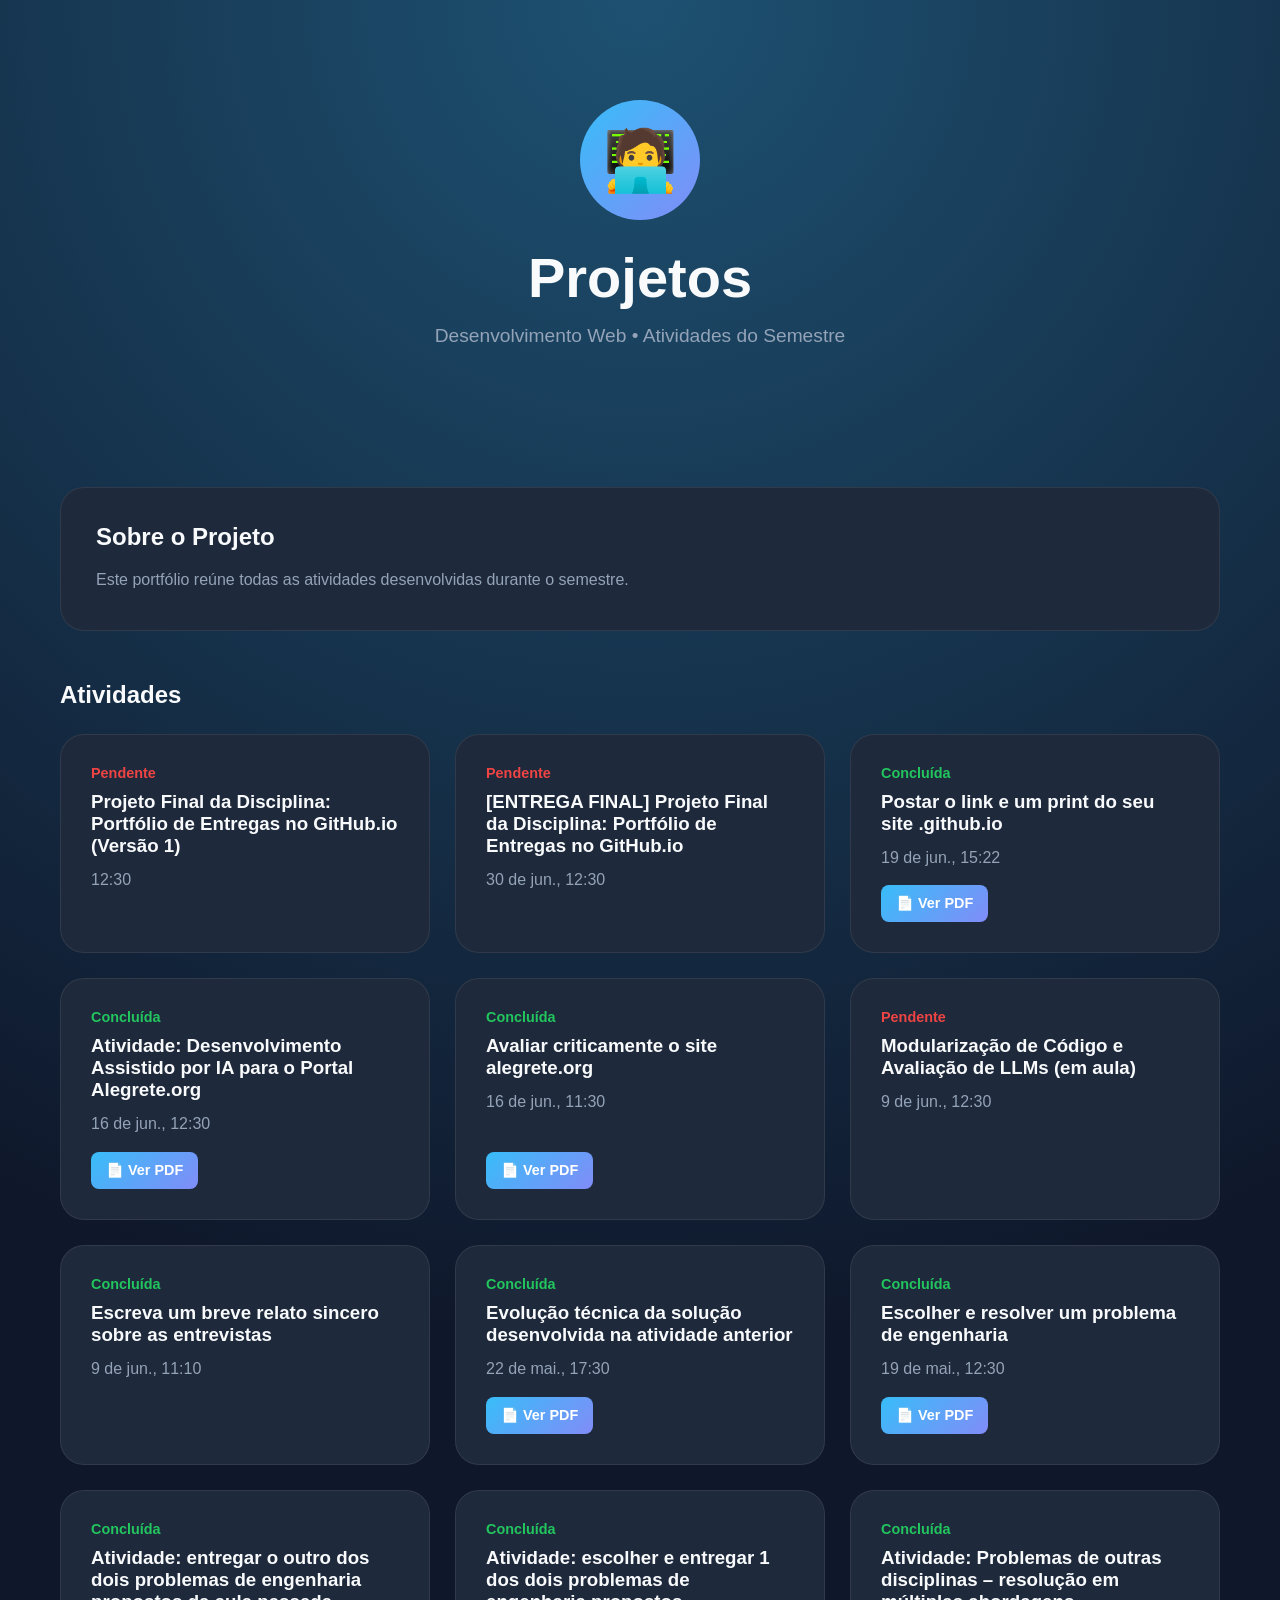
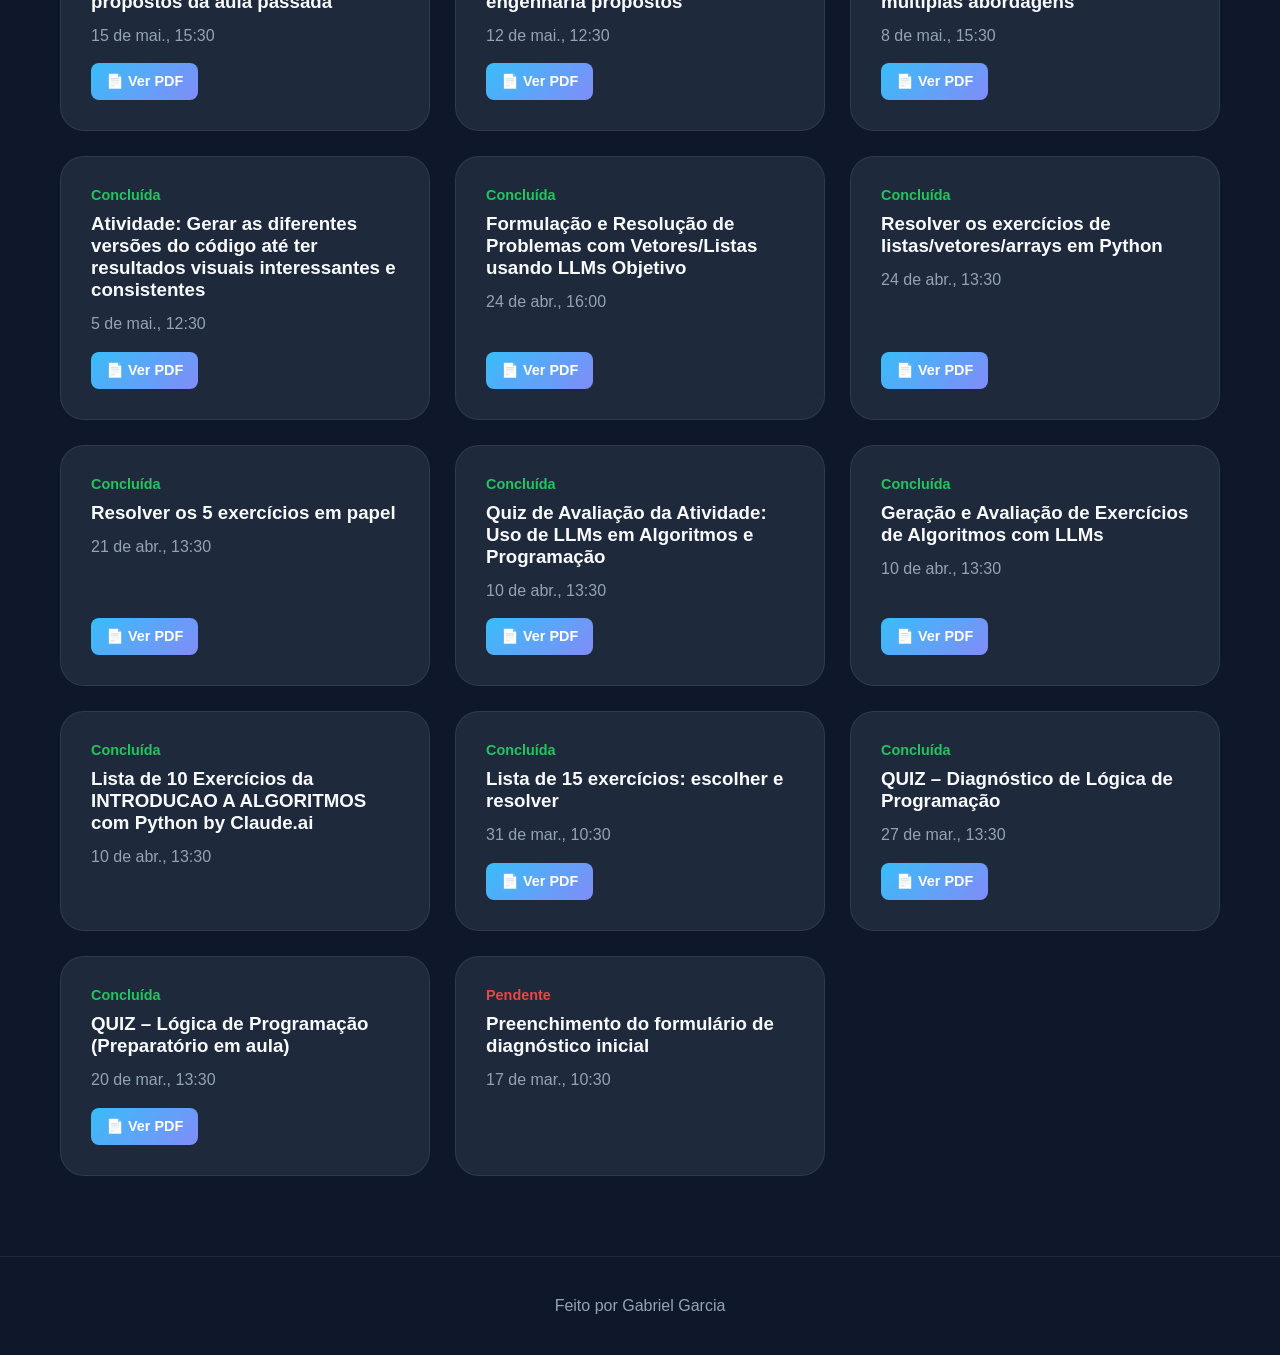
==== commit 84a1e06b: "alteracaoes" ====
--- a/index.html
+++ b/index.html
@@ -1,124 +1,110 @@
-<!doctype html>
+<!DOCTYPE html>
 <html lang="pt-BR">
 <head>
-  <meta charset="utf-8">
-  <meta name="viewport" content="width=device-width,initial-scale=1">
-  <title>Gabriel Dagaluno — Desenvolvedor Front-end</title>
-  <meta name="description" content="Crio interfaces limpas e com foco em experiência. HTML, CSS e JavaScript modernos.">
-  <link rel="preconnect" href="https://fonts.googleapis.com">
-  <link rel="preconnect" href="https://fonts.gstatic.com" crossorigin>
-  <link href="https://fonts.googleapis.com/css2?family=Inter:wght@400;600;700;800&display=swap" rel="stylesheet">
-  <link rel="stylesheet" href="/assets/css/styles.css">
+  <meta charset="UTF-8" />
+  <meta name="viewport" content="width=device-width, initial-scale=1.0"/>
+  <meta http-equiv="Cache-Control" content="no-cache, no-store, must-revalidate" />
+  <meta http-equiv="Pragma" content="no-cache" />
+  <meta http-equiv="Expires" content="0" />
+  <title>Projetos</title>
+
+  <link rel="stylesheet" href="styles.css">
 </head>
+
 <body>
-  <a class="skip-link" href="#main">Ir para o conteúdo</a>
 
-  <header class="site-header container" role="banner">
-    <div class="brand" aria-label="Gabriel Dagaluno">
-      <a href="/" class="brand-link">
-        <img src="/assets/images/logo.svg" alt="Logo Gabriel Dagaluno" width="44" height="44">
-        <span class="brand-title">GabrielDagaluno</span>
-      </a>
-    </div>
+<header class="hero">
+  <div class="hero-content">
 
-    <button class="nav-toggle" aria-controls="primary-navigation" aria-expanded="false" id="navToggle">
-      <span class="sr-only">Abrir menu</span>
-      ☰
-    </button>
+    <div class="avatar">🧑‍💻</div>
 
-    <nav id="primary-navigation" class="primary-nav" role="navigation" aria-label="Navegação principal">
-      <ul class="nav-list">
-        <li><a href="#sobre">Sobre</a></li>
-        <li><a href="#projetos">Projetos</a></li>
-        <li><a href="#habilidades">Habilidades</a></li>
-        <li><a href="#contato">Contato</a></li>
-      </ul>
-      <div class="nav-cta">
-        <a class="btn" href="#projetos">Ver projetos</a>
+    <h1>Projetos</h1>
+
+    <p class="subtitulo">
+      Desenvolvimento Web • Atividades do Semestre
+    </p>
+
+  </div>
+</header>
+
+<main>
+
+  <section class="sobre">
+    <h2>Sobre o Projeto</h2>
+    <p>
+      Este portfólio reúne todas as atividades desenvolvidas durante o semestre.
+    </p>
+  </section>
+
+  <section>
+    <h2 class="titulo-secao">Atividades</h2>
+
+    <div class="lista" id="lista"></div>
+  </section>
+
+</main>
+
+<footer>
+  <p>Feito por Gabriel Garcia</p>
+</footer>
+
+<!-- MODAL PDF -->
+<div id="pdfModal" class="modal">
+  <div class="modal-content">
+    <span class="close" onclick="closePDFModal()">&times;</span>
+    <iframe id="pdfIframe" class="pdf-iframe"></iframe>
+  </div>
+</div>
+
+<script>
+async function carregarAtividades() {
+  const res = await fetch('atividades.json?t=' + new Date().getTime());
+  const data = await res.json();
+
+  const lista = document.getElementById('lista');
+
+  lista.innerHTML = data.map(a => {
+    const statusClass = a.status === 'Concluída' ? 'concluida' : 'atividade';
+    const botaoPDF = a.pdf ? `<button class="btn-pdf" onclick="openPDFModal(event, '${a.pdf}')">📄 Ver PDF</button>` : '';
+    
+    return `
+      <div class="card">
+        <a href="atividade.html?id=${a.id}" class="card-link">
+          <span class="numero ${statusClass}">${a.status}</span>
+          <h3>${a.titulo}</h3>
+          <p>${a.data_entrega}</p>
+        </a>
+        ${botaoPDF}
       </div>
-    </nav>
-  </header>
+    `;
+  }).join('');
+}
 
-  <main id="main" class="site-main">
-    <section class="hero container" aria-labelledby="hero-title">
-      <div class="hero-left">
-        <p class="kicker">Desenvolvedor Front-end</p>
-        <h1 id="hero-title" class="hero-title">Crio interfaces limpas e com foco em experiência</h1>
-        <p class="lead">Transformo ideias em experiências digitais rápidas, acessíveis e visuais. Trabalho com HTML, CSS, JavaScript e boas práticas de performance.</p>
+function openPDFModal(event, pdfUrl) {
+  event.stopPropagation();
+  const modal = document.getElementById('pdfModal');
+  const iframe = document.getElementById('pdfIframe');
+  iframe.src = `https://mozilla.github.io/pdf.js/web/viewer.html?file=${encodeURIComponent(pdfUrl)}`;
+  modal.classList.add('show');
+  document.body.style.overflow = 'hidden';
+}
 
-        <div class="hero-actions">
-          <a class="btn" href="#projetos">Ver projetos</a>
-          <a class="btn secondary" href="#contato">Fale comigo</a>
-        </div>
-      </div>
+function closePDFModal() {
+  const modal = document.getElementById('pdfModal');
+  modal.classList.remove('show');
+  document.body.style.overflow = 'auto';
+}
 
-      <div class="hero-right" aria-hidden="true">
-        <img src="/assets/images/hero.webp" alt="Mockup mostrando interface" loading="lazy" width="720" style="max-width:100%;border-radius:12px">
-      </div>
-    </section>
+// Fechar modal ao clicar fora dele
+document.addEventListener('click', function(event) {
+  const modal = document.getElementById('pdfModal');
+  if (event.target === modal) {
+    closePDFModal();
+  }
+});
 
-    <section id="projetos" class="container section">
-      <h2 class="section-title">Projetos recentes</h2>
-      <p class="section-lead">Uma seleção de trabalhos com foco em interfaces e performance.</p>
+carregarAtividades();
+</script>
 
-      <div class="grid projects-grid" role="list">
-        <article class="card" role="listitem">
-          <h3>Projeto A</h3>
-          <p>Site estático com foco em desempenho e SEO. HTML/CSS puro e imagens otimizadas.</p>
-          <p><a class="btn small" href="#">Ver</a></p>
-        </article>
-
-        <article class="card" role="listitem">
-          <h3>Projeto B</h3>
-          <p>SPA leve com micro-interações em JS e carregamento incremental de recursos.</p>
-          <p><a class="btn small" href="#">Ver</a></p>
-        </article>
-
-        <article class="card" role="listitem">
-          <h3>Projeto C</h3>
-          <p>Design responsivo, suporte a temas e acessibilidade melhorada para leitores de tela.</p>
-          <p><a class="btn small" href="#">Ver</a></p>
-        </article>
-      </div>
-    </section>
-
-    <section id="habilidades" class="container section">
-      <h2 class="section-title">Habilidades</h2>
-      <ul class="skills-list">
-        <li>HTML semântico e acessível</li>
-        <li>CSS moderno (Flexbox, Grid, Custom Properties)</li>
-        <li>JavaScript para interatividade leve</li>
-        <li>Otimização de performance e imagens</li>
-      </ul>
-    </section>
-
-    <section id="contato" class="container section">
-      <h2 class="section-title">Contato</h2>
-      <p class="section-lead">Quer trabalhar junto? Me envie uma mensagem.</p>
-
-      <form class="contact-form" action="#" onsubmit="alert('Substitua o atributo action para enviar o formulário'); return false;">
-        <label for="name">Nome</label>
-        <input id="name" name="name" type="text" required>
-
-        <label for="email">E‑mail</label>
-        <input id="email" name="email" type="email" required>
-
-        <label for="message">Mensagem</label>
-        <textarea id="message" name="message" rows="5" required></textarea>
-
-        <div style="margin-top:0.6rem">
-          <button class="btn" type="submit">Enviar</button>
-          <button class="btn secondary" type="reset" style="margin-left:0.6rem">Limpar</button>
-        </div>
-      </form>
-    </section>
-  </main>
-
-  <footer class="site-footer container" role="contentinfo">
-    <p>© <span id="year"></span> Gabriel Dagaluno — Feito com HTML, CSS e JavaScript.</p>
-  </footer>
-
-  <script src="/assets/js/main.js" defer></script>
-  <script>document.getElementById('year').textContent = new Date().getFullYear();</script>
 </body>
 </html>
--- a/styles.css
+++ b/styles.css
@@ -0,0 +1,398 @@
+:root{
+    --bg:#0f172a;
+    --surface:#1e293b;
+    --surface-hover:#334155;
+    --primary:#38bdf8;
+    --secondary:#818cf8;
+    --text:#f8fafc;
+    --muted:#94a3b8;
+}
+
+*{
+    margin:0;
+    padding:0;
+    box-sizing:border-box;
+}
+
+body{
+    font-family:'Inter',sans-serif;
+    color:var(--text);
+    min-height:100vh;
+    background:
+    radial-gradient(circle at top,
+    rgba(56,189,248,.35),
+    transparent 45%),
+    var(--bg);
+}
+
+
+/* HERO */
+.hero{
+    text-align:center;
+    padding:100px 20px;
+}
+
+.hero-content{
+    max-width:900px;
+    margin:auto;
+}
+
+.avatar{
+    width:120px;
+    height:120px;
+
+    margin:auto;
+
+    display:flex;
+    justify-content:center;
+    align-items:center;
+
+    font-size:60px;
+
+    border-radius:50%;
+
+    background:linear-gradient(
+        135deg,
+        var(--primary),
+        var(--secondary)
+    );
+
+    margin-bottom:25px;
+}
+
+.hero h1{
+    font-size:3.5rem;
+    margin-bottom:15px;
+}
+
+.subtitulo{
+    color:var(--muted);
+    font-size:1.2rem;
+}
+
+
+/* BADGES */
+.badges{
+    margin-top:30px;
+
+    display:flex;
+    flex-wrap:wrap;
+    justify-content:center;
+    gap:15px;
+}
+
+.badges span{
+
+    background:rgba(255,255,255,.05);
+
+    border:1px solid rgba(255,255,255,.08);
+
+    padding:10px 18px;
+
+    border-radius:999px;
+}
+
+
+/* MAIN */
+main{
+
+    max-width:1200px;
+
+    margin:auto;
+
+    padding:40px 20px 80px;
+}
+
+
+
+/* SOBRE */
+.sobre{
+
+    background:var(--surface);
+
+    padding:35px;
+
+    border-radius:24px;
+
+    border:1px solid rgba(255,255,255,.08);
+
+    margin-bottom:50px;
+}
+
+
+.sobre h2{
+    margin-bottom:15px;
+}
+
+
+.sobre p{
+
+    line-height:1.8;
+
+    color:var(--muted);
+
+}
+
+
+
+/* TITULO */
+.titulo-secao{
+
+    margin-bottom:25px;
+
+}
+
+
+
+/* GRID */
+.lista{
+
+    display:grid;
+
+    grid-template-columns:repeat(auto-fit,minmax(280px,1fr));
+
+    gap:25px;
+
+}
+
+
+
+/* CARD */
+.card{
+    background:var(--surface);
+    border-radius:24px;
+    padding:30px;
+    border:1px solid rgba(255,255,255,.08);
+    transition:.3s;
+    display:flex;
+    flex-direction:column;
+    gap:15px;
+}
+
+.card:hover{
+    transform:translateY(-8px);
+    border-color:var(--primary);
+    box-shadow:0 20px 50px rgba(56,189,248,.15);
+}
+
+.card-link{
+    text-decoration:none;
+    color:inherit;
+    display:flex;
+    flex-direction:column;
+    gap:10px;
+    flex-grow:1;
+}
+
+
+
+/* TEXTO DE STATUS */
+.numero{
+    display:inline-block;
+    font-size:.9rem;
+    font-weight:700;
+}
+
+
+/* ATIVIDADE VERMELHO */
+.numero.atividade{
+    color:#ef4444;
+}
+
+
+/* CONCLUÍDA VERDE */
+.numero.concluida{
+    color:#22c55e;
+}
+
+
+
+.card h3{
+    margin:0;
+}
+
+
+.card p{
+    color:var(--muted);
+    line-height:1.6;
+    margin:0;
+}
+
+/* BOTÃO PDF */
+.btn-pdf{
+    background:linear-gradient(135deg, var(--primary), var(--secondary));
+    border:none;
+    color:white;
+    padding:10px 15px;
+    border-radius:8px;
+    font-weight:600;
+    cursor:pointer;
+    transition:.3s;
+    font-size:0.9rem;
+    align-self:flex-start;
+}
+
+.btn-pdf:hover{
+    opacity:0.9;
+    transform:translateY(-2px);
+}
+
+
+/* MODAL */
+.modal{
+    display:none;
+    position:fixed;
+    z-index:1000;
+    left:0;
+    top:0;
+    width:100%;
+    height:100%;
+    background-color:rgba(0,0,0,0.8);
+    animation:fadeIn 0.3s;
+}
+
+.modal.show{
+    display:flex;
+    justify-content:center;
+    align-items:center;
+}
+
+.modal-content{
+    background:var(--surface);
+    border-radius:16px;
+    width:90%;
+    max-width:900px;
+    height:90vh;
+    position:relative;
+    border:1px solid rgba(255,255,255,.08);
+}
+
+.close{
+    position:absolute;
+    right:20px;
+    top:20px;
+    font-size:28px;
+    font-weight:bold;
+    cursor:pointer;
+    color:var(--text);
+    z-index:1001;
+    transition:.3s;
+}
+
+.close:hover{
+    color:var(--primary);
+}
+
+.pdf-iframe{
+    width:100%;
+    height:100%;
+    border:none;
+    border-radius:16px;
+}
+
+@keyframes fadeIn{
+    from{
+        opacity:0;
+    }
+    to{
+        opacity:1;
+    }
+}
+
+
+
+/* FOOTER */
+footer{
+
+    text-align:center;
+
+    padding:40px;
+
+    color:var(--muted);
+
+    border-top:1px solid rgba(255,255,255,.08);
+
+}
+
+
+
+/* PÁGINAS INTERNAS */
+.conteudo{
+
+    max-width:1000px;
+
+    margin:60px auto;
+
+    background:var(--surface);
+
+    padding:40px;
+
+    border-radius:24px;
+
+    border:1px solid rgba(255,255,255,.08);
+
+}
+
+
+
+.conteudo h2{
+
+    margin-bottom:15px;
+
+}
+
+
+
+.conteudo p,
+.conteudo li{
+
+    color:var(--muted);
+
+    line-height:1.8;
+
+}
+
+
+
+.conteudo ul{
+
+    margin-left:20px;
+
+}
+
+
+
+.voltar{
+
+    display:inline-block;
+
+    margin-top:30px;
+
+    text-decoration:none;
+
+
+    background:linear-gradient(
+        135deg,
+        var(--primary),
+        var(--secondary)
+    );
+
+
+    color:white;
+
+
+    padding:12px 20px;
+
+    border-radius:12px;
+
+    font-weight:600;
+
+}
+
+
+
+.voltar:hover{
+
+    opacity:.9;
+
+}
